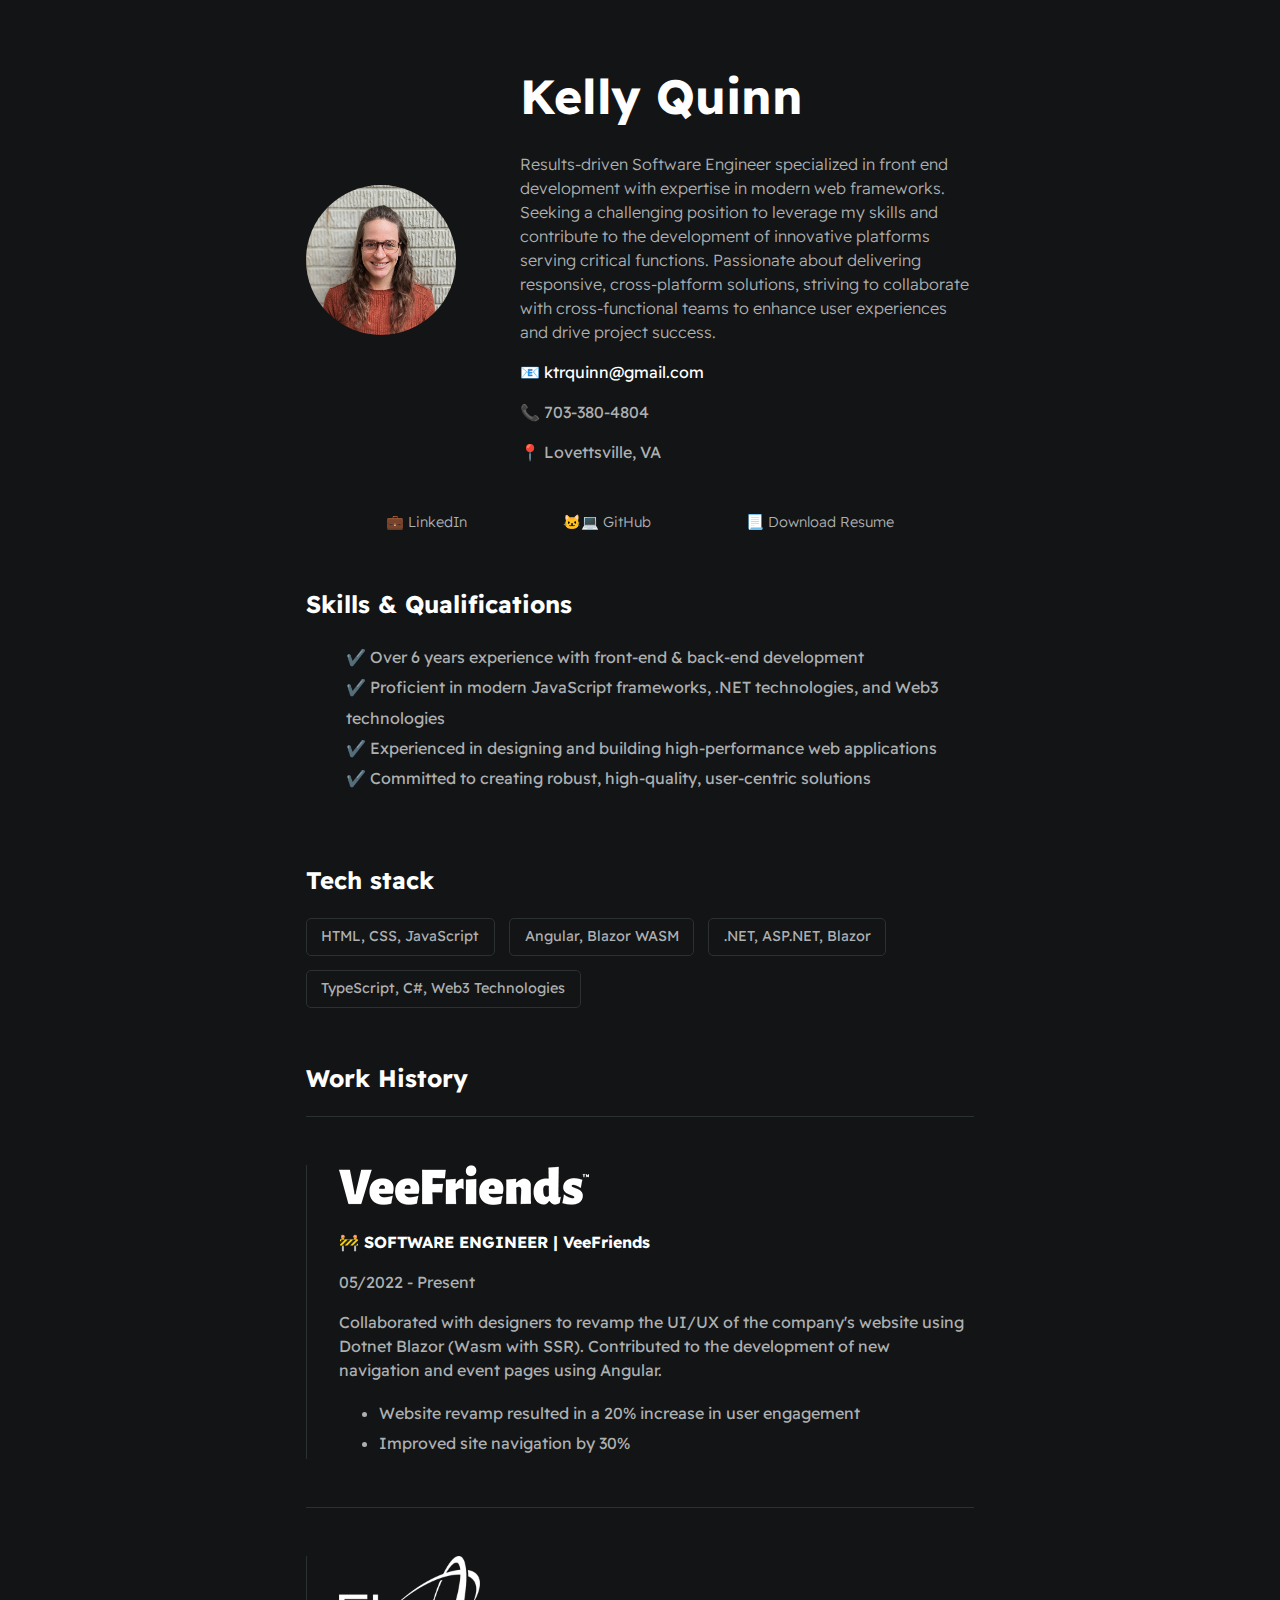
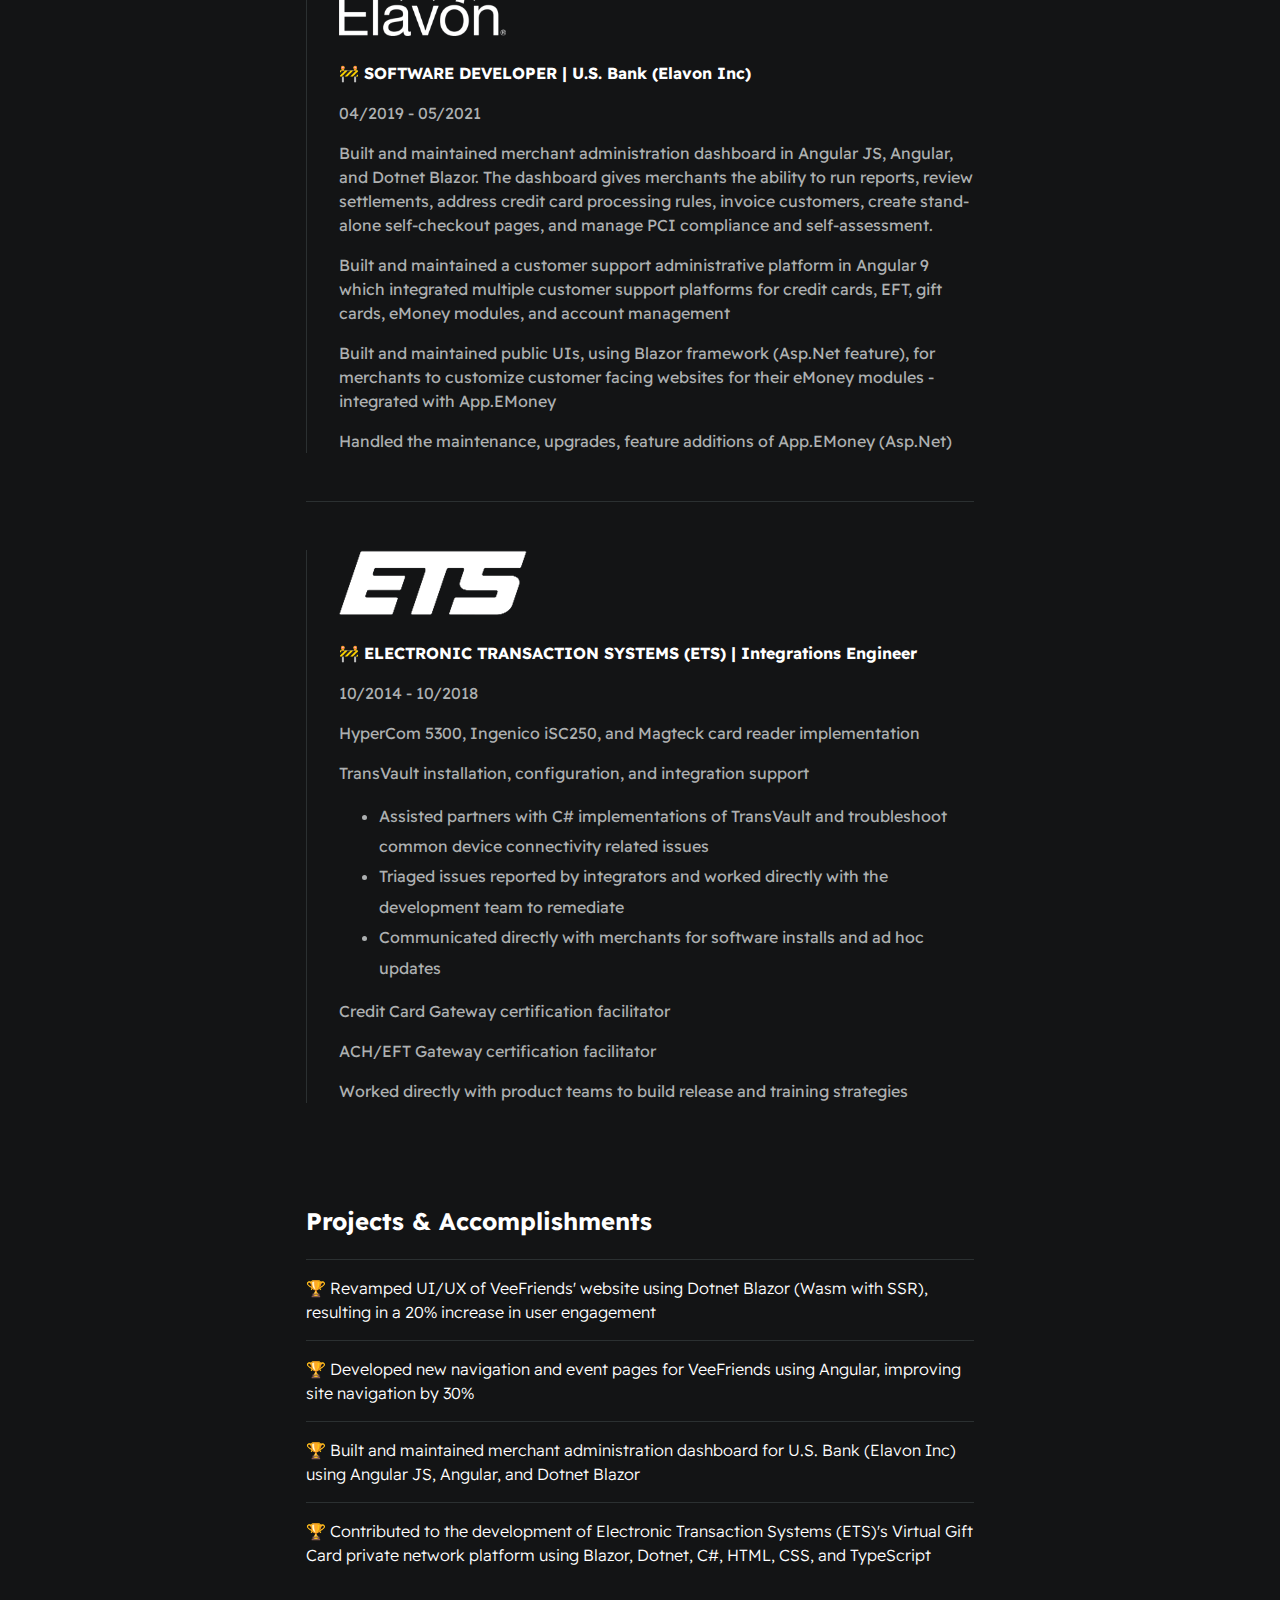
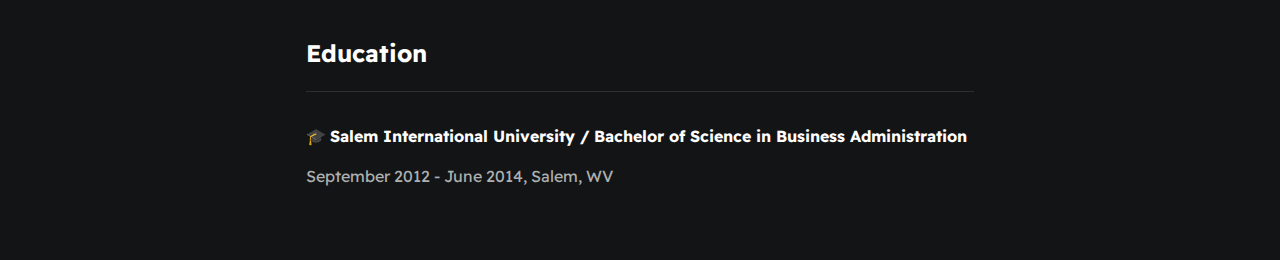
==== index.html @ 41e86eb3 "updated content" ====
<!DOCTYPE html>
<html>
    <head>
        <meta charset="utf-8">
        <meta http-equiv="X-UA-Compatible" content="IE=edge">
        <title>Kelly Quinn</title>
        <meta name="description" content="">
        <meta name="viewport" content="width=device-width, initial-scale=1">
        <link rel="stylesheet" href="./styles/main.css">
        <link rel="icon" type="image/x-icon" href="./assets/images/favicon.ico">
    </head>
    <body>
        <div id="container--main">

            <section id="wrapper--hero" class="section--page">
                <img id="profile-pic" src="./assets/images/profile_pic.JPG">

                <div>
                    <h1 id="user-name">Kelly Quinn</h1>
                    <p id="bio">Results-driven Software Engineer specialized in front end development with expertise in modern web frameworks. Seeking a challenging position to leverage my skills and contribute to the development of innovative platforms serving critical functions. Passionate about delivering responsive, cross-platform solutions, striving to collaborate with cross-functional teams to enhance user experiences and drive project success.</p>
                    <p id="email">📧 ktrquinn@gmail.com</p>
                    <p id="phone">📞 703-380-4804</p>
                    <p id="location">📍 Lovettsville, VA</p>
                </div>  
            </section>

            <section class="section--page">
        
                <div id="socials--list">
                    <a href="https://www.linkedin.com/in/kelly-quinn-478269a5/" target="_blank">💼 LinkedIn</a>
                    <a href="https://github.com/kkquinn" target="_blank">🐱‍💻 GitHub</a>
                    <a href="./assets/resume.pdf" target="_blank">📃 Download Resume</a>
                </div>
            </section>

            <section class="section--page">
                <h2>Skills & Qualifications</h2>
                <ul id="qualifications--list">
                    <li>✔️ Over 6 years experience with front-end & back-end development</li>
                    <li>✔️ Proficient in modern JavaScript frameworks, .NET technologies, and Web3 technologies</li>
                    <li>✔️ Experienced in designing and building high-performance web applications</li>
                    <li>✔️ Committed to creating robust, high-quality, user-centric solutions</li>
                </ul>
            </section>

            <section class="section--page">
                <h2>Tech stack</h2>

                <div id="wrapper--techstack__items">
                    <div class="card--techstack"><span>HTML, CSS, JavaScript</span></div>
                    <div class="card--techstack"><span>Angular, Blazor WASM</span></div>
                    <div class="card--techstack"><span>.NET, ASP.NET, Blazor</span></div>
                    <div class="card--techstack"><span>TypeScript, C#, Web3 Technologies</span></div>
                </div>
            </section>

            <section id="work-history-wrapper" class="section--page">
                <h2>Work History</h2>

                <div class="line-break"></div>
                <div class="card--work-history">
                    <img class="card--work-logo" src="assets/images/work_veefriends.png" alt="VeeFriends Logo">
                    <strong>🚧 SOFTWARE ENGINEER | VeeFriends</strong>
                    <p>05/2022 - Present</p>
                    <p>Collaborated with designers to revamp the UI/UX of the company's website using Dotnet Blazor (Wasm with SSR). Contributed to the development of new navigation and event pages using Angular.</p>
                    <ul>
                        <li>Website revamp resulted in a 20% increase in user engagement</li>
                        <li>Improved site navigation by 30%</li>
                    </ul>
                </div>

                <div class="line-break"></div>

                <div class="card--work-history">
                    <img class="card--work-logo" src="assets/images/work_elavon.png" alt="U.S. Bank (Elavon Inc) Logo">
                    <strong>🚧 SOFTWARE DEVELOPER | U.S. Bank (Elavon Inc)</strong>
                    <p>04/2019 - 05/2021</p>
                    <p>Built and maintained merchant administration dashboard in Angular JS, Angular, and Dotnet Blazor. The dashboard gives merchants the ability to run reports, review settlements, address credit card processing rules, invoice customers, create stand-alone self-checkout pages, and manage PCI compliance and self-assessment.</p>
                    <p>Built and maintained a customer support administrative platform in Angular 9 which integrated multiple customer support platforms for credit cards, EFT, gift cards, eMoney modules, and account management</p> 
                    <p>Built and maintained public UIs, using Blazor framework (Asp.Net feature), for merchants to customize customer facing websites for their eMoney modules - integrated with App.EMoney</p>
                    <p>Handled the maintenance, upgrades, feature additions of App.EMoney (Asp.Net)</p>
                </div>

                <div class="line-break"></div>

                <div class="card--work-history">
                    <img class="card--work-logo" src="assets/images/work_ets.png" alt="Electronic Transaction Systems (ETS) Logo">
                    <strong>🚧 ELECTRONIC TRANSACTION SYSTEMS (ETS) | Integrations Engineer</strong>
                    <p>10/2014 - 10/2018</p>
                    <p>HyperCom 5300, Ingenico iSC250, and Magteck card reader implementation</p>
                    <p>TransVault installation, configuration, and integration support</p>
                    <ul>
                        <li>Assisted partners with C# implementations of TransVault and troubleshoot common device connectivity related issues</li>
                        <li>Triaged issues reported by integrators and worked directly with the development team to remediate</li>
                        <li>Communicated directly with merchants for software installs and ad hoc updates</li>
                    </ul>
                    <p>Credit Card Gateway certification facilitator</p>
                    <p>ACH/EFT Gateway certification facilitator</p>
                    <p> Worked directly with product teams to build release and training strategies</p>
                </div>

            </section>

            <section class="section--page">
                <h2>Projects & Accomplishments</h2>

                <div class="card--project">
                    <a href="project-veefriends.html"><span>🏆 </span>Revamped UI/UX of VeeFriends' website using Dotnet Blazor (Wasm with SSR), resulting in a 20% increase in user engagement</a>
                </div>

                <div class="card--project">
                    <a href="project-veefriends-v2.html"><span>🏆 </span>Developed new navigation and event pages for VeeFriends using Angular, improving site navigation by 30%</a>
                </div>

                <div class="card--project">
                    <a href="project-us-bank-and-elavon.html"><span>🏆 </span>Built and maintained merchant administration dashboard for U.S. Bank (Elavon Inc) using Angular JS, Angular, and Dotnet Blazor</a>
                </div>

                <div class="card--project">
                    <a href="project-ets-electronic-transaction-systems.html"><span>🏆 </span>Contributed to the development of Electronic Transaction Systems (ETS)'s Virtual Gift Card private network platform using Blazor, Dotnet, C#, HTML, CSS, and TypeScript</a>
                </div>

            </section>

            <section class="section--page">
                <h2>Education</h2>

                <div class="card--project">
                    <p>🎓 <strong>Salem International University / Bachelor of Science in Business Administration</strong></p>
                    <p>September 2012 - June 2014, Salem, WV</p>
                </div>

            </section>

       
        </div>

    </body>
</html>
---- styles/main.css ----
@import url('https://fonts.googleapis.com/css2?family=Readex+Pro:wght@300;400;500;600;700&display=swap');

:root{
    --mainTextColor-light:#000;
    --secondaryTextColor-light:rgb(51 51 51);
    --mainLinkColor-light:#0da2b8;
    --mainBorderColor-light:rgb(218, 218, 218);
    --mainBgColor-light:rgb(249, 250,251);

    --mainTextColor-dark:#fff;
    --secondaryTextColor-dark:#adb0b1;
    --mainLinkColor-dark:rgb(30, 190,214);
    --mainBorderColor-dark:#2b3031;
    --mainBgColor-dark:#131415;
    
    --mainTextColor:var(--mainTextColor-dark);
    --secondaryTextColor:var(--secondaryTextColor-dark);
    --mainLinkColor:var(--mainLinkColor-dark);
    --mainBorderColor:var(--mainBorderColor-dark);
    --mainBgColor:var(--mainBgColor-dark);

}


*{
    font-family: 'Readex Pro';
    line-height: 1.5em;
    box-sizing: border-box;
    color: var(--mainTextColor);
    
}

body{
    background-color: var(--mainBgColor);            
}

p, span, li{
    color: var(--secondaryTextColor);
    font-size: 1em;
}

a{
    text-decoration: none;
    color: var(--mainLinkColor);
    font-weight: 500;
}

li{
    line-height: 1.9em;
}

#container--main{
    max-width: 700px;
    margin: 0 auto;
    padding: 1em;
}

.section--page{
    padding-top: 1em;
    padding-bottom: 1em;
}

#wrapper--hero{
    display: flex;
    align-items: center;
    gap: 4em;
}

#bio, a{
    font-weight: 300;
}

#user-name{
    font-size: 48px;
    line-height: 1em;
}

#profile-pic{
    width: 150px;
    height: 150px;
    object-fit: cover;
    border-radius: 50%;
}

#email{
    color: var(--mainTextColor);
}

#socials--list{
    display: flex;
    justify-content: space-evenly;
    column-gap: 1em;
    flex-wrap: wrap;
}

#socials--list a{
    font-weight: 300;
    color: var(--secondaryTextColor);
    font-size: 0.9em;
    transition: 0.3s;
}

#socials--list a:hover{
    font-weight: 100;
    color: var(--mainLinkColor);
    font-size: 0.9em;
}

#qualifications--list{
    list-style: none;
}

#wrapper--techstack__items{
    display: flex;
    flex-wrap: wrap;
    gap: 1em;
    font-size: 0.9em;
}

.card--techstack{
    border: 1px solid var(--mainBorderColor);
    border-radius: 5px;
    padding: 0.5em 1em;
    align-items: center;
}

.card--project{
    padding-top: 1em;
    padding-bottom: 1em;
    border-top: 1px solid var(--mainBorderColor);
}

.card--project a{
    color: var(--mainTextColor);

    transition: 0.3s;
}

.card--project a:hover{
    color: rgb(30, 190,214);

}

.card--work-history{
    border-left: 1px solid var(--mainBorderColor);
    margin-top: 3em;
    margin-bottom: 3em;
    padding-left: 2em;
}

.card--work-logo {
    display: block;
    max-height: 80px;
    max-width: 256px;
    margin: 0 0 25px;
}

.line-break{
    background-color: var(--mainBorderColor);
    height: 1px;
}


@media(max-width:600px){

    .section--page{
        padding-top: 1em;
        padding-bottom: 1em;
    }

    #wrapper--hero{
        display: flex;
        align-items: center;
        gap: 1em;
    }

    #profile-pic{
        width: 200px;
        height: 200px;
    }

    #wrapper--hero{
        flex-direction: column;
    }

    .card--work-history{
        border-left: none;
        padding-left: 0;
    }
}
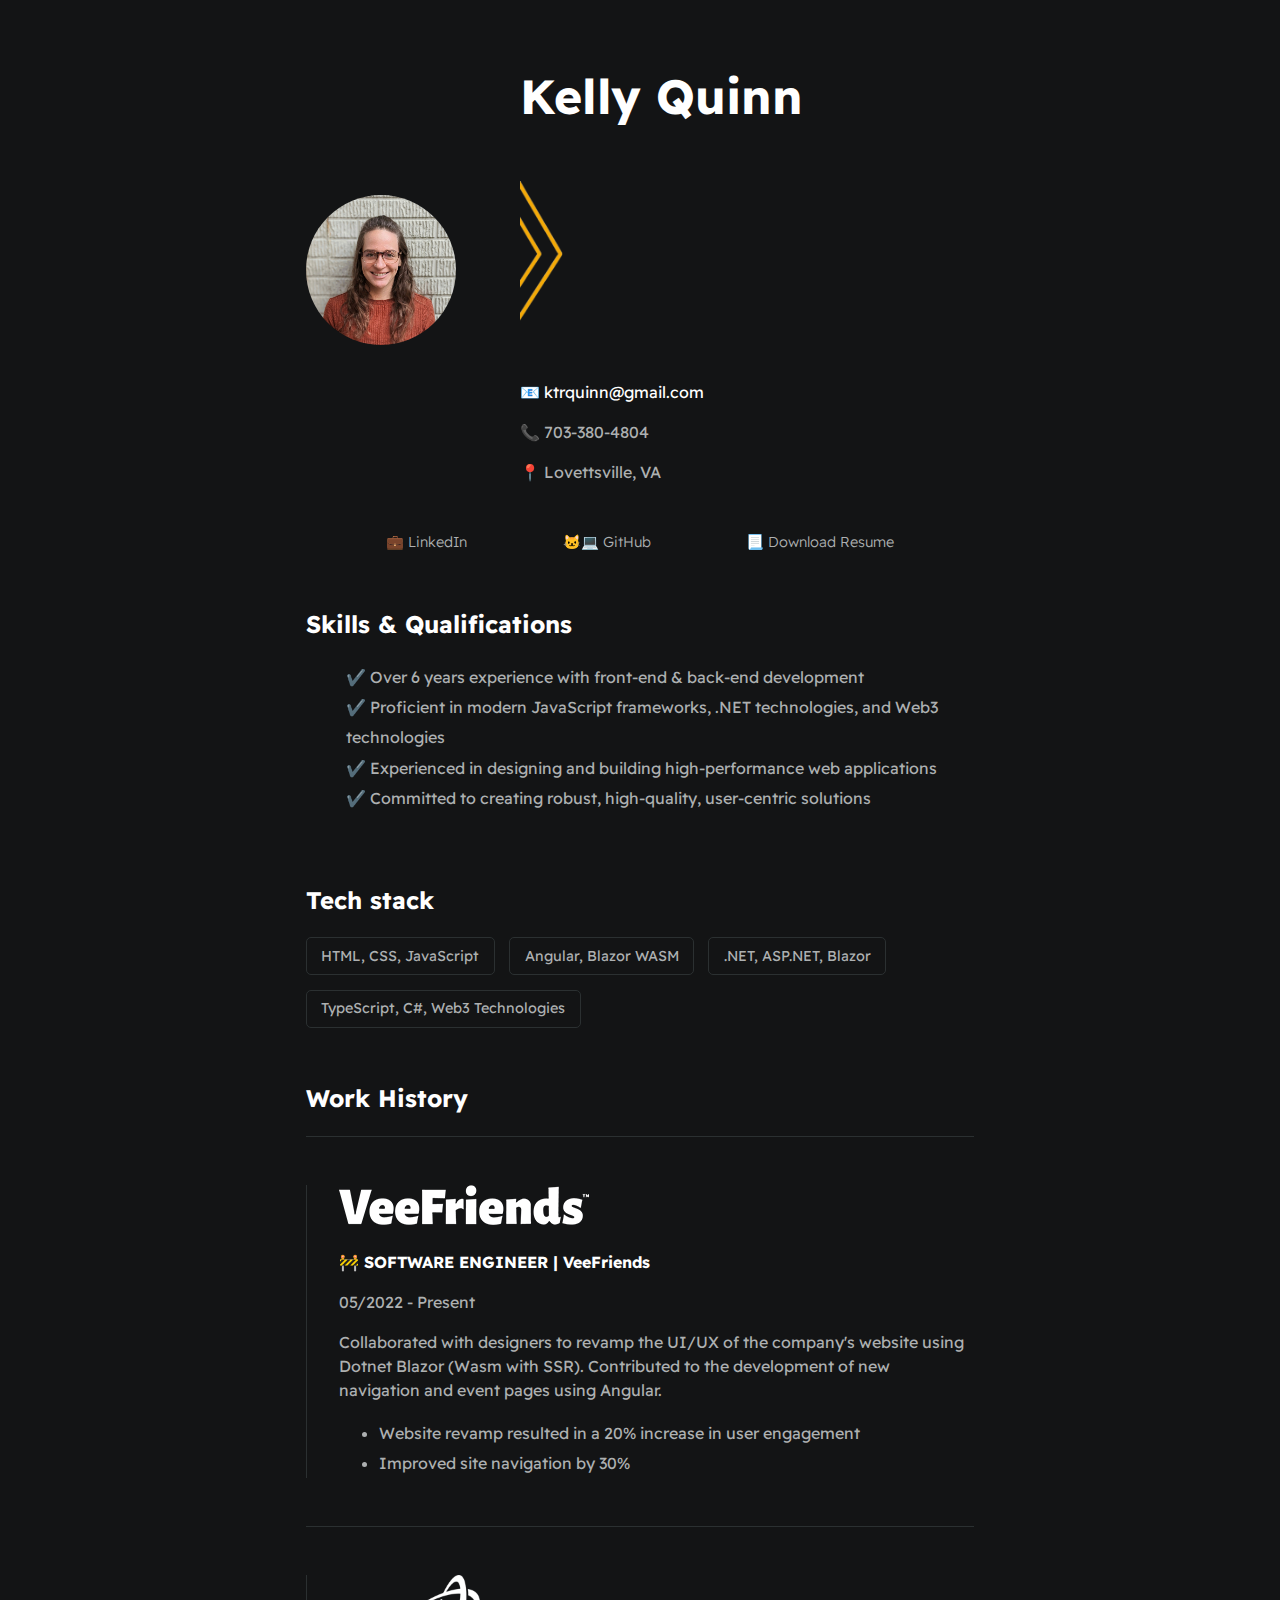
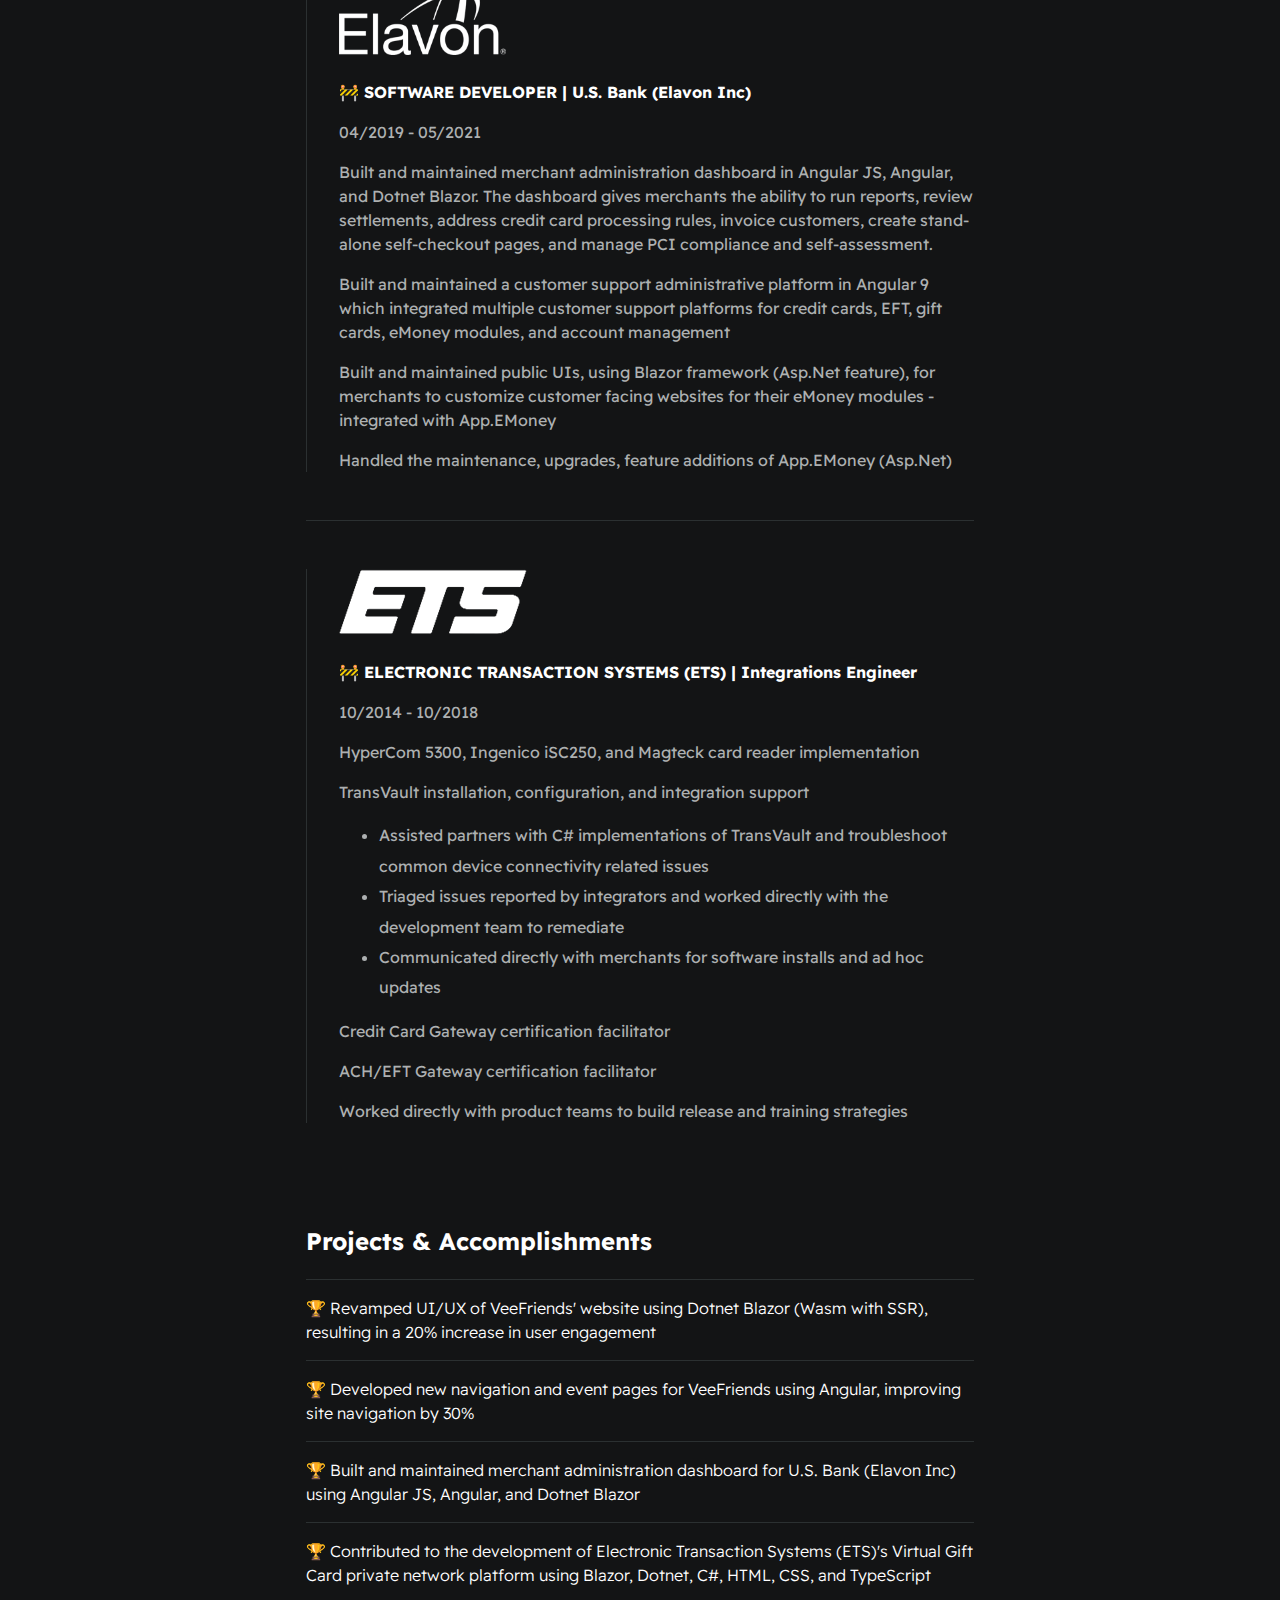
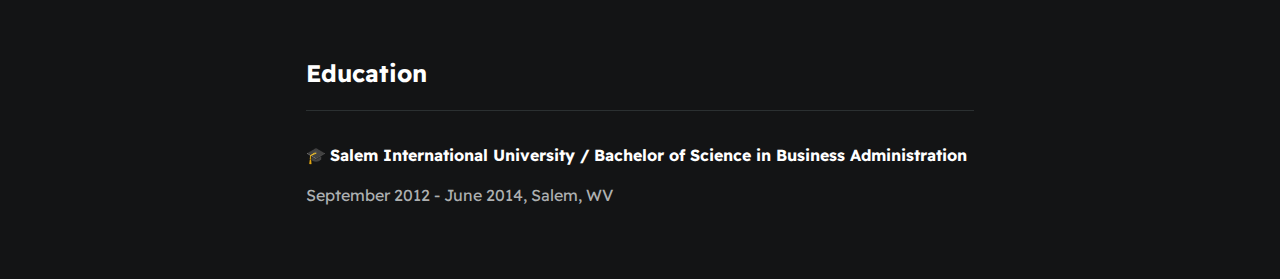
==== commit 41deac94: "bio animation" ====
--- a/index.html
+++ b/index.html
@@ -17,7 +17,11 @@
 
                 <div>
                     <h1 id="user-name">Kelly Quinn</h1>
-                    <p id="bio">Results-driven Software Engineer specialized in front end development with expertise in modern web frameworks. Seeking a challenging position to leverage my skills and contribute to the development of innovative platforms serving critical functions. Passionate about delivering responsive, cross-platform solutions, striving to collaborate with cross-functional teams to enhance user experiences and drive project success.</p>
+
+                    <div id="bio-wrapper">
+                        <div id="bio-arrow" class="bounce"></div>
+                        <div id="bio-slide">Results-driven Software Engineer specialized in front end development with expertise in modern web frameworks. Seeking a challenging position to leverage my skills and contribute to the development of innovative platforms serving critical functions. Passionate about delivering responsive, cross-platform solutions, striving to collaborate with cross-functional teams to enhance user experiences and drive project success.</div>
+                    </div>
                     <p id="email">📧 ktrquinn@gmail.com</p>
                     <p id="phone">📞 703-380-4804</p>
                     <p id="location">📍 Lovettsville, VA</p>
--- a/styles/main.css
+++ b/styles/main.css
@@ -73,6 +73,7 @@
 #user-name{
     font-size: 48px;
     line-height: 1em;
+    margin-bottom: 18px;
 }
 
 #profile-pic{
@@ -188,3 +189,95 @@
         padding-left: 0;
     }
 }
+
+#bio-arrow {
+    background: url(../assets/images/bio-icon-yellow.png) no-repeat;
+    background-size: 50px 100%;
+    position: relative;
+    width: 50px;
+    height: 140px;
+    grid-column: 1;
+    grid-row: 1;
+}
+
+#bio-wrapper {
+    display: grid;
+    align-items: center;
+}
+
+.bounce {
+    -moz-animation: bounce 2s infinite;
+    -webkit-animation: bounce 2s infinite;
+    animation: bounce 2s infinite;
+}
+
+#bio-wrapper:hover .bounce   {
+    -moz-animation: bounce 0s infinite;
+    -webkit-animation: bounce 0s infinite;
+    animation: bounce 0s infinite;
+} 
+
+@keyframes bounce {
+    0%, 4%, 10%, 16%, 20% {
+        transform: translateX(0);
+    }
+
+    8% {
+        transform: translateX(50px);
+    }
+
+    12% {
+        transform: translateX(25px);
+    }
+}
+
+#bio-slide {
+    position: relative;
+    left: -60px;
+    margin-top: 0px;
+    margin-left: 60px;
+    margin-top: 5px;
+    margin-bottom: 5px;
+    transition: all 500ms 0s cubic-bezier(0.680, -0.550, 0.265, 1.550);
+    opacity: 0;
+    grid-column: 1 / span 2;
+    grid-row: 1;
+}
+
+#bio-wrapper:hover #bio-slide {
+    position: relative;
+    left: 0;
+    opacity: 1;
+}
+
+@media (max-width: 600px) {
+    #user-name {
+        text-align: center;
+    }
+
+    #bio-slide {
+        left: 0;
+        opacity: 1;
+        margin-left: 0;
+        margin-top: 20px;
+        margin-bottom: 20px;
+        grid-column: 1 / span 3;
+        grid-row: 2;
+    }
+
+    .bounce {
+        -moz-animation: bounce 0s infinite;
+        -webkit-animation: bounce 0s infinite;
+        animation: bounce 0s infinite;
+    } 
+
+    #bio-arrow {
+        background: url(../assets/images/bio-icon-yellow-mobile.png) no-repeat;
+        background-size: 100% 40px;
+        width: 50%;
+        height: 50px;
+        position: relative;
+        grid-column: 2 / span 3;
+        grid-row: 1;
+    }
+}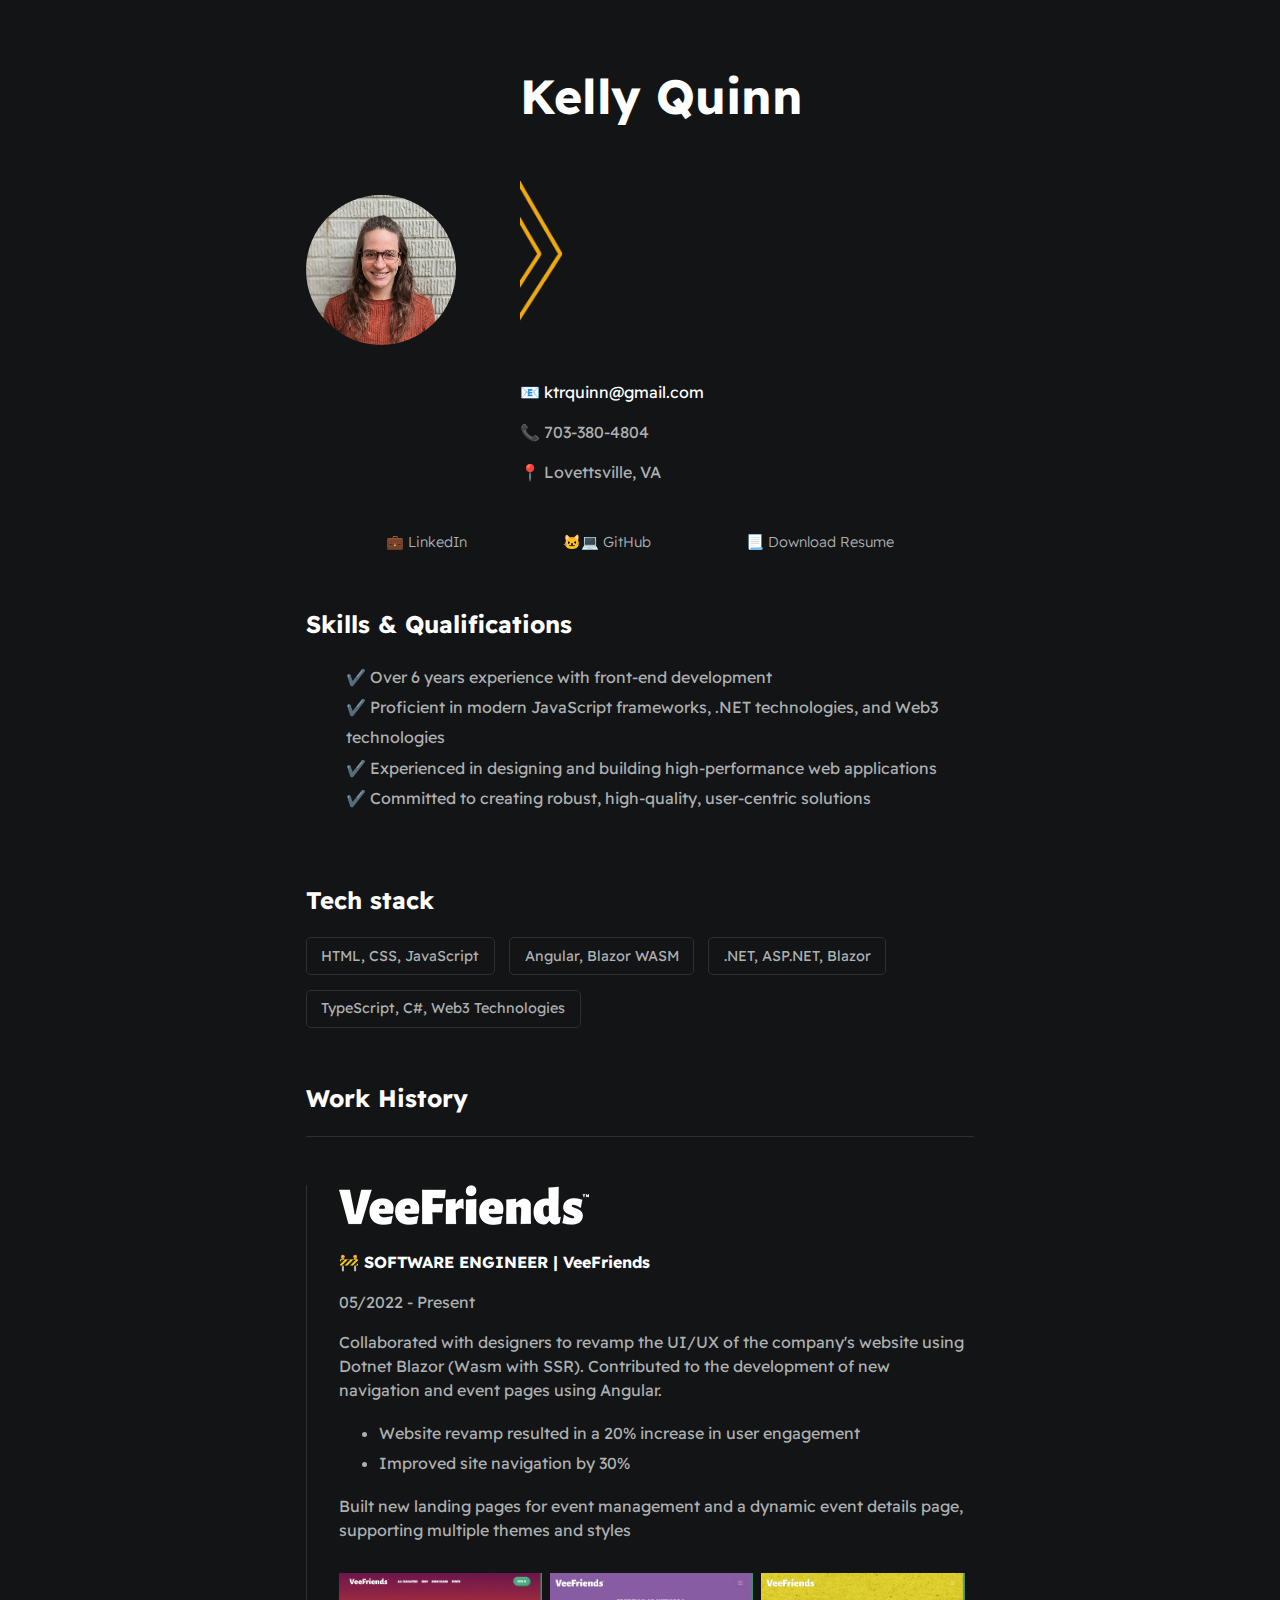
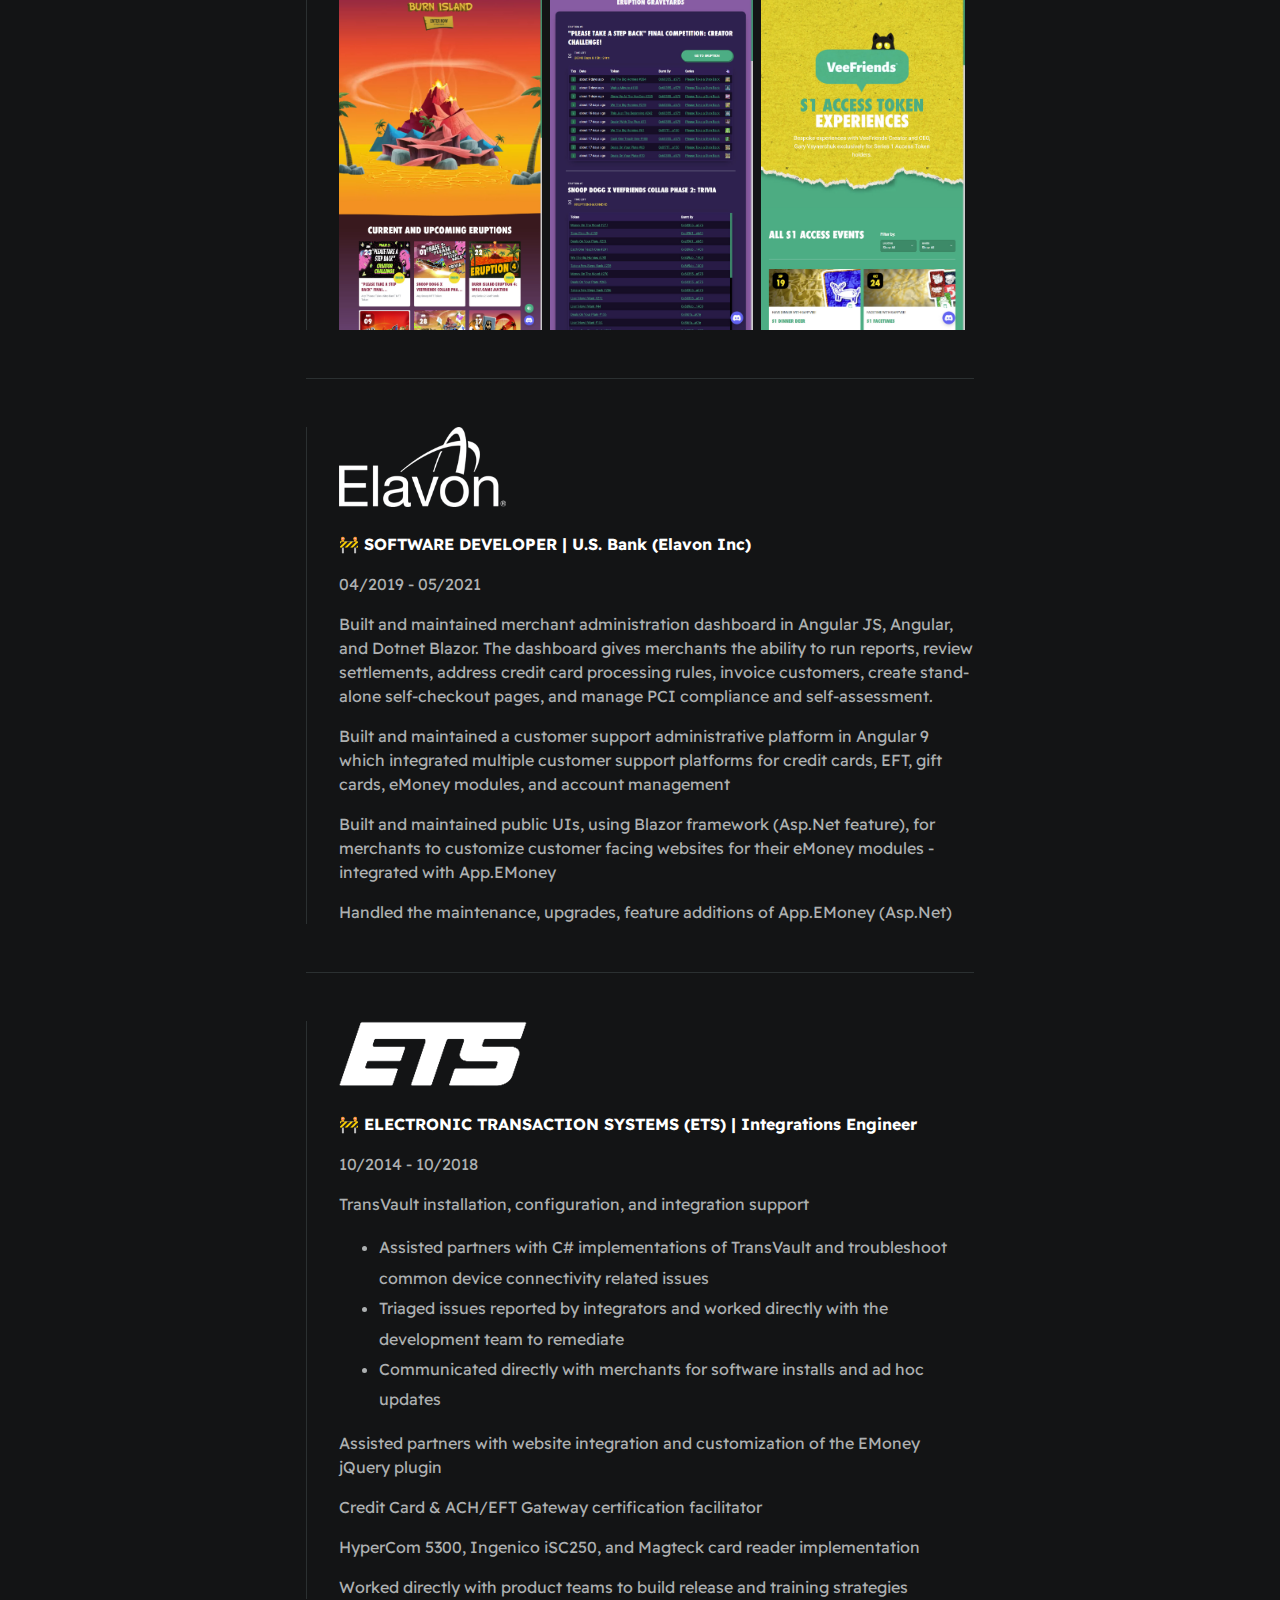
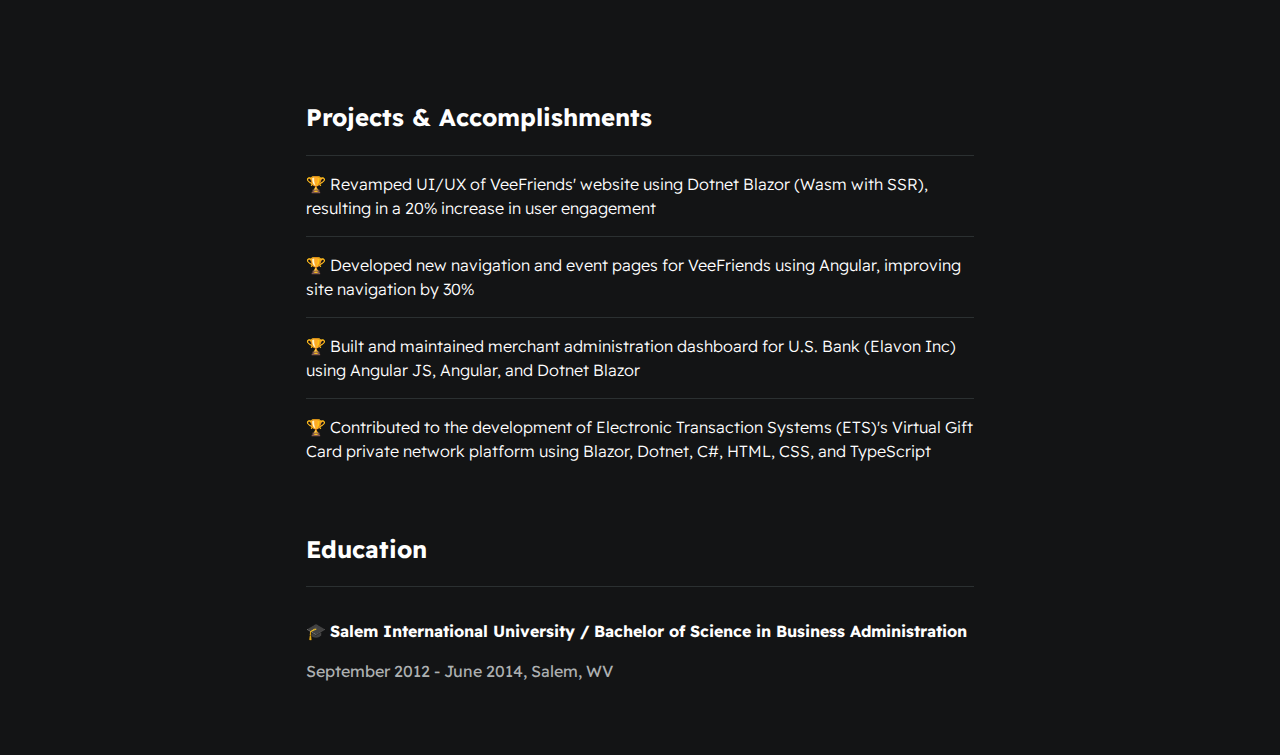
==== commit c4dea92e: "card--work-mock" ====
--- a/index.html
+++ b/index.html
@@ -40,7 +40,7 @@
             <section class="section--page">
                 <h2>Skills & Qualifications</h2>
                 <ul id="qualifications--list">
-                    <li>✔️ Over 6 years experience with front-end & back-end development</li>
+                    <li>✔️ Over 6 years experience with front-end development</li>
                     <li>✔️ Proficient in modern JavaScript frameworks, .NET technologies, and Web3 technologies</li>
                     <li>✔️ Experienced in designing and building high-performance web applications</li>
                     <li>✔️ Committed to creating robust, high-quality, user-centric solutions</li>
@@ -71,6 +71,12 @@
                         <li>Website revamp resulted in a 20% increase in user engagement</li>
                         <li>Improved site navigation by 30%</li>
                     </ul>
+                    <p>Built new landing pages for event management and a dynamic event details page, supporting multiple themes and styles</p>
+                    <div id="card--work-mock">
+                        <img class="card--work-mock" src="assets/images/projects/burn-island-landing-page.jpg" alt="burn-island-landing-page">
+                        <img class="card--work-mock" src="assets/images/projects/burn-island-graveyard.jpg" alt="burn-island-graveyard">
+                        <img class="card--work-mock" src="assets/images/projects/events-landing-page.jpg" alt="events-landing-page">
+                    </div>
                 </div>
 
                 <div class="line-break"></div>
@@ -91,16 +97,16 @@
                     <img class="card--work-logo" src="assets/images/work_ets.png" alt="Electronic Transaction Systems (ETS) Logo">
                     <strong>🚧 ELECTRONIC TRANSACTION SYSTEMS (ETS) | Integrations Engineer</strong>
                     <p>10/2014 - 10/2018</p>
-                    <p>HyperCom 5300, Ingenico iSC250, and Magteck card reader implementation</p>
                     <p>TransVault installation, configuration, and integration support</p>
                     <ul>
                         <li>Assisted partners with C# implementations of TransVault and troubleshoot common device connectivity related issues</li>
                         <li>Triaged issues reported by integrators and worked directly with the development team to remediate</li>
                         <li>Communicated directly with merchants for software installs and ad hoc updates</li>
                     </ul>
-                    <p>Credit Card Gateway certification facilitator</p>
-                    <p>ACH/EFT Gateway certification facilitator</p>
-                    <p> Worked directly with product teams to build release and training strategies</p>
+                    <p>Assisted partners with website integration and customization of the EMoney jQuery plugin</p>
+                    <p>Credit Card & ACH/EFT Gateway certification facilitator</p>
+                    <p>HyperCom 5300, Ingenico iSC250, and Magteck card reader implementation</p>
+                    <p>Worked directly with product teams to build release and training strategies</p>
                 </div>
 
             </section>
--- a/styles/main.css
+++ b/styles/main.css
@@ -118,6 +118,17 @@
     font-size: 0.9em;
 }
 
+#card--work-mock {
+    display: flex;
+}
+
+.card--work-mock {
+    display: block;
+    width: 32%;
+    margin-top: 15px;
+    margin-right: .5rem;
+}
+
 .card--techstack{
     border: 1px solid var(--mainBorderColor);
     border-radius: 5px;
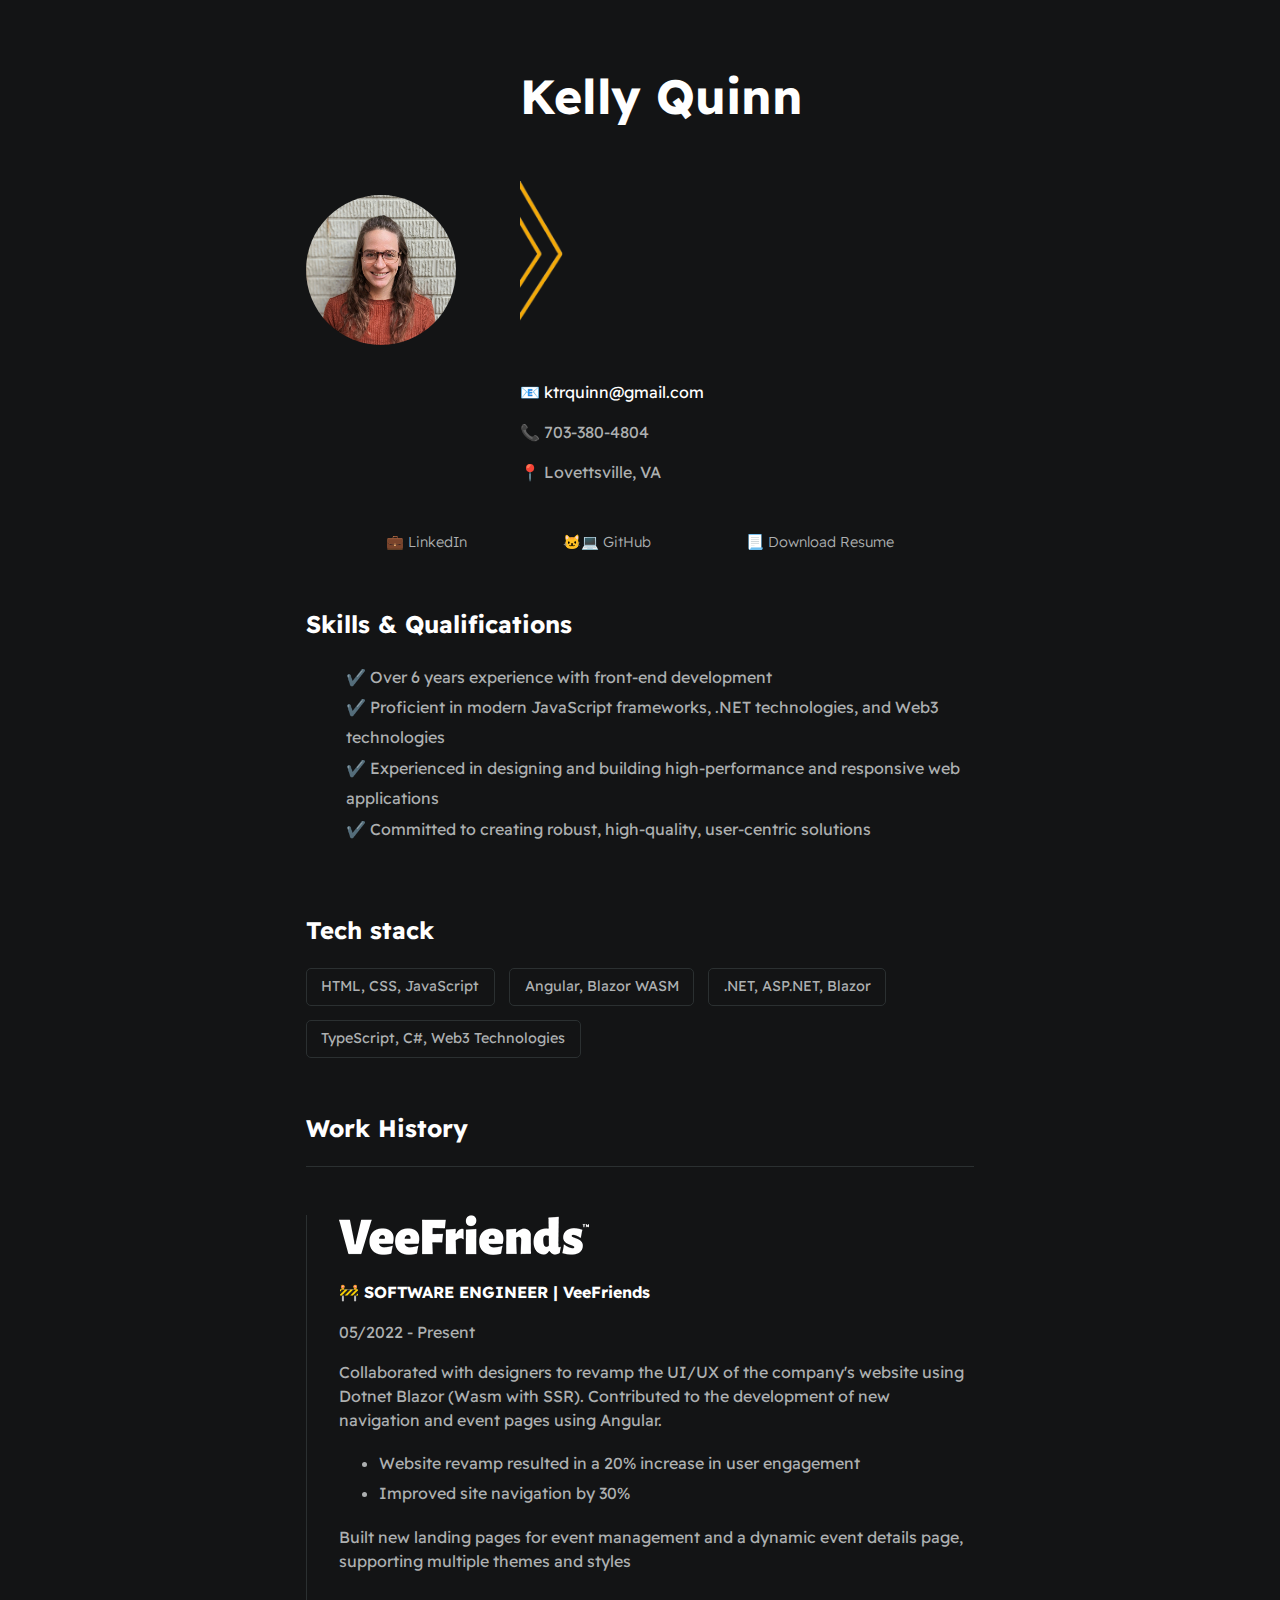
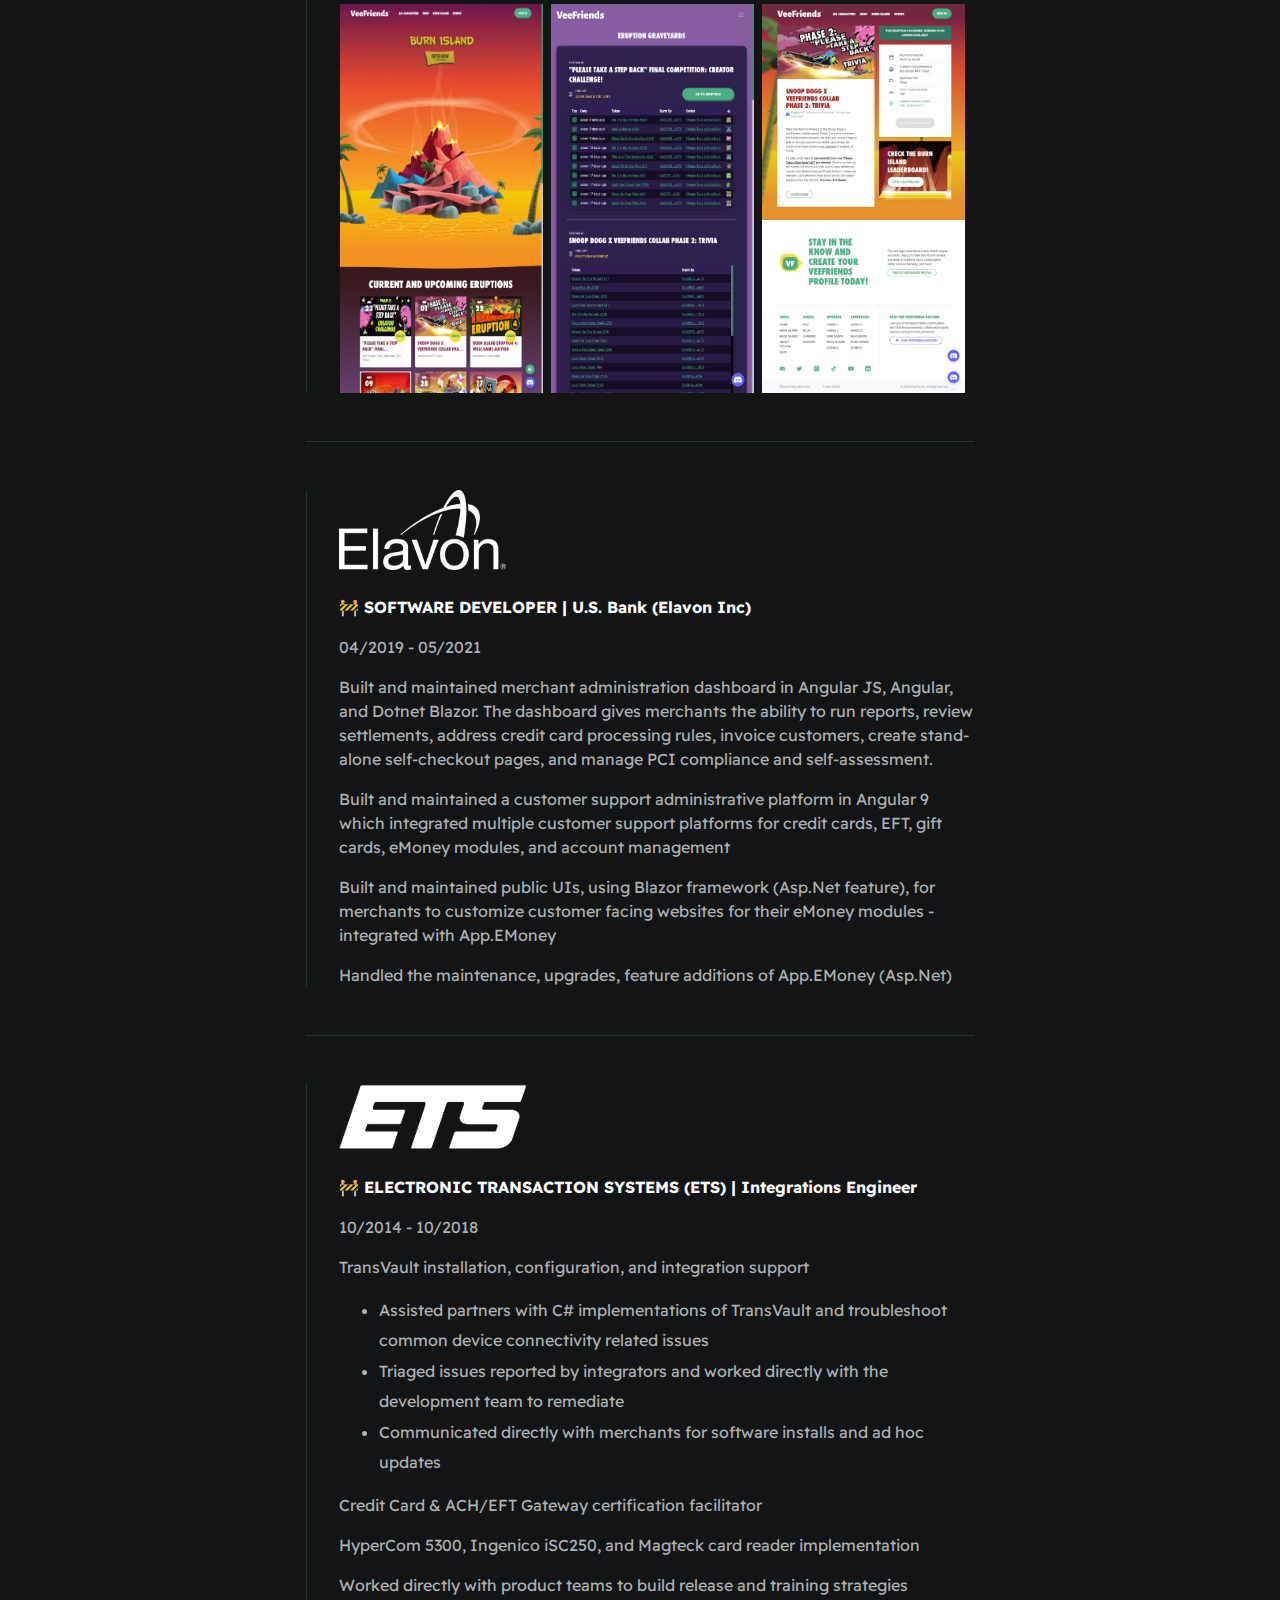
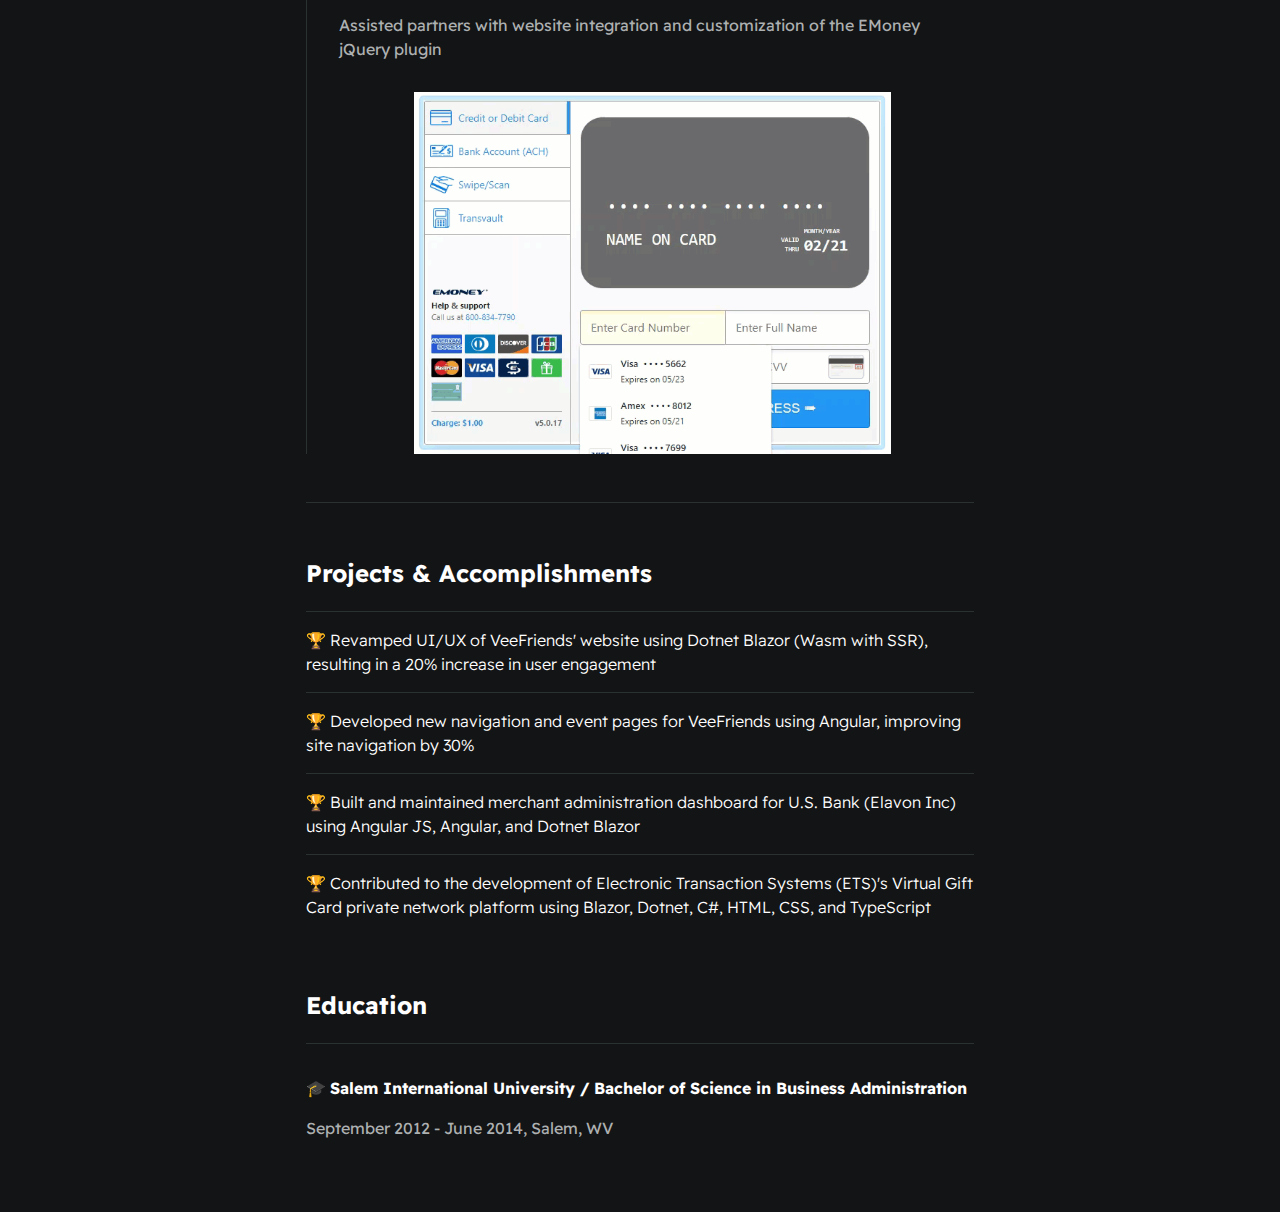
==== commit 3d1851dc: "work mocks, mobile" ====
--- a/index.html
+++ b/index.html
@@ -42,7 +42,7 @@
                 <ul id="qualifications--list">
                     <li>✔️ Over 6 years experience with front-end development</li>
                     <li>✔️ Proficient in modern JavaScript frameworks, .NET technologies, and Web3 technologies</li>
-                    <li>✔️ Experienced in designing and building high-performance web applications</li>
+                    <li>✔️ Experienced in designing and building high-performance and responsive web applications</li>
                     <li>✔️ Committed to creating robust, high-quality, user-centric solutions</li>
                 </ul>
             </section>
@@ -75,7 +75,7 @@
                     <div id="card--work-mock">
                         <img class="card--work-mock" src="assets/images/projects/burn-island-landing-page.jpg" alt="burn-island-landing-page">
                         <img class="card--work-mock" src="assets/images/projects/burn-island-graveyard.jpg" alt="burn-island-graveyard">
-                        <img class="card--work-mock" src="assets/images/projects/events-landing-page.jpg" alt="events-landing-page">
+                        <img class="card--work-mock" src="assets/images/projects/event-details-page.jpg" alt="events-landing-page">
                     </div>
                 </div>
 
@@ -103,11 +103,16 @@
                         <li>Triaged issues reported by integrators and worked directly with the development team to remediate</li>
                         <li>Communicated directly with merchants for software installs and ad hoc updates</li>
                     </ul>
-                    <p>Assisted partners with website integration and customization of the EMoney jQuery plugin</p>
                     <p>Credit Card & ACH/EFT Gateway certification facilitator</p>
                     <p>HyperCom 5300, Ingenico iSC250, and Magteck card reader implementation</p>
                     <p>Worked directly with product teams to build release and training strategies</p>
+                    <p>Assisted partners with website integration and customization of the EMoney jQuery plugin</p>
+                    <div id="card--work-mock">
+                        <img class="card--work-mock hp-gif" src="assets/images/projects/hosted-payments.gif" alt="hosted payments plugin">
+                    </div>
                 </div>
+                
+                <div class="line-break"></div>
 
             </section>
 
--- a/styles/main.css
+++ b/styles/main.css
@@ -120,6 +120,7 @@
 
 #card--work-mock {
     display: flex;
+    justify-content: center;
 }
 
 .card--work-mock {
@@ -172,35 +173,6 @@
     height: 1px;
 }
 
-
-@media(max-width:600px){
-
-    .section--page{
-        padding-top: 1em;
-        padding-bottom: 1em;
-    }
-
-    #wrapper--hero{
-        display: flex;
-        align-items: center;
-        gap: 1em;
-    }
-
-    #profile-pic{
-        width: 200px;
-        height: 200px;
-    }
-
-    #wrapper--hero{
-        flex-direction: column;
-    }
-
-    .card--work-history{
-        border-left: none;
-        padding-left: 0;
-    }
-}
-
 #bio-arrow {
     background: url(../assets/images/bio-icon-yellow.png) no-repeat;
     background-size: 50px 100%;
@@ -214,6 +186,7 @@
 #bio-wrapper {
     display: grid;
     align-items: center;
+    cursor: pointer;
 }
 
 .bounce {
@@ -261,9 +234,38 @@
     opacity: 1;
 }
 
-@media (max-width: 600px) {
+.hp-gif {
+    width: 75%;
+}
+
+@media(max-width:600px){
+
+    .section--page{
+        padding-top: 1em;
+        padding-bottom: 1em;
+    }
+
+    #wrapper--hero{
+        display: flex;
+        align-items: center;
+        gap: 1em;
+    }
+
+    #profile-pic{
+        width: 200px;
+        height: 200px;
+    }
+
+    #wrapper--hero{
+        flex-direction: column;
+    }
+
     #user-name {
         text-align: center;
+    }
+
+    #bio-wrapper {
+        cursor: default;
     }
 
     #bio-slide {
@@ -291,4 +293,105 @@
         grid-column: 2 / span 3;
         grid-row: 1;
     }
-}+
+    .card--work-history {
+        border-left: none;
+        padding-left: 0;
+    }
+
+    .hp-gif {
+        width: 100%;
+    }
+}
+
+.carousel-cards {
+    display: flex;
+    justify-content: center;
+    padding-top: 2rem;
+    padding-bottom: 2rem;
+  }
+  
+  .card {
+    display: flex;
+    height: 400px;
+    width: 233px;
+    background-color: #17141d;
+    border-radius: 10px;
+    box-shadow: -1rem 0 3rem #000;
+    transition: 0.4s ease-out;
+    position: relative;
+    left: 0px;
+  }
+  
+  .card:not(:first-child) {
+      margin-left: -50px;
+  }
+  
+  .card:hover {
+    transform: translateY(-20px);
+    transition: 0.4s ease-out;
+  }
+  
+  .card:hover ~ .card {
+    position: relative;
+    left: 50px;
+    transition: 0.4s ease-out;
+  }
+  
+  .title {
+    color: white;
+    font-weight: 300;
+    position: absolute;
+    left: 20px;
+    top: 15px;
+  }
+  
+  
+  .stroke {
+    stroke: white;
+    stroke-dasharray: 360;
+    stroke-dashoffset: 360;
+    transition: 0.6s ease-out;
+  }
+  
+  svg {
+    fill: #17141d;
+    stroke-width: 2px;
+  }
+  
+  .card:hover .stroke {
+    stroke-dashoffset: 100;
+    transition: 0.6s ease-out;
+  }
+
+  .card-1 {
+    background: url(../assets/images/projects/burn-island-mobile-view.gif) no-repeat;
+    background-size: cover;
+  }
+
+  .card-2 {
+    background: url(../assets/images/projects/event-details-page.jpg) no-repeat;
+    background-size: cover;
+  }
+
+  .card-3 {
+    background: url(../assets/images/projects/burn-island-details-mobile-view.gif) no-repeat;
+    background-size: cover;
+  }
+
+  @media (max-width:600px) {
+    .mobile-card {
+        display: flex;
+        justify-content: center;
+    }
+
+    .card-2-mobile {
+        display: none;
+      }
+  }
+
+  @media (min-width:601px) {
+    .mobile-card {
+        display: none;
+    }
+  }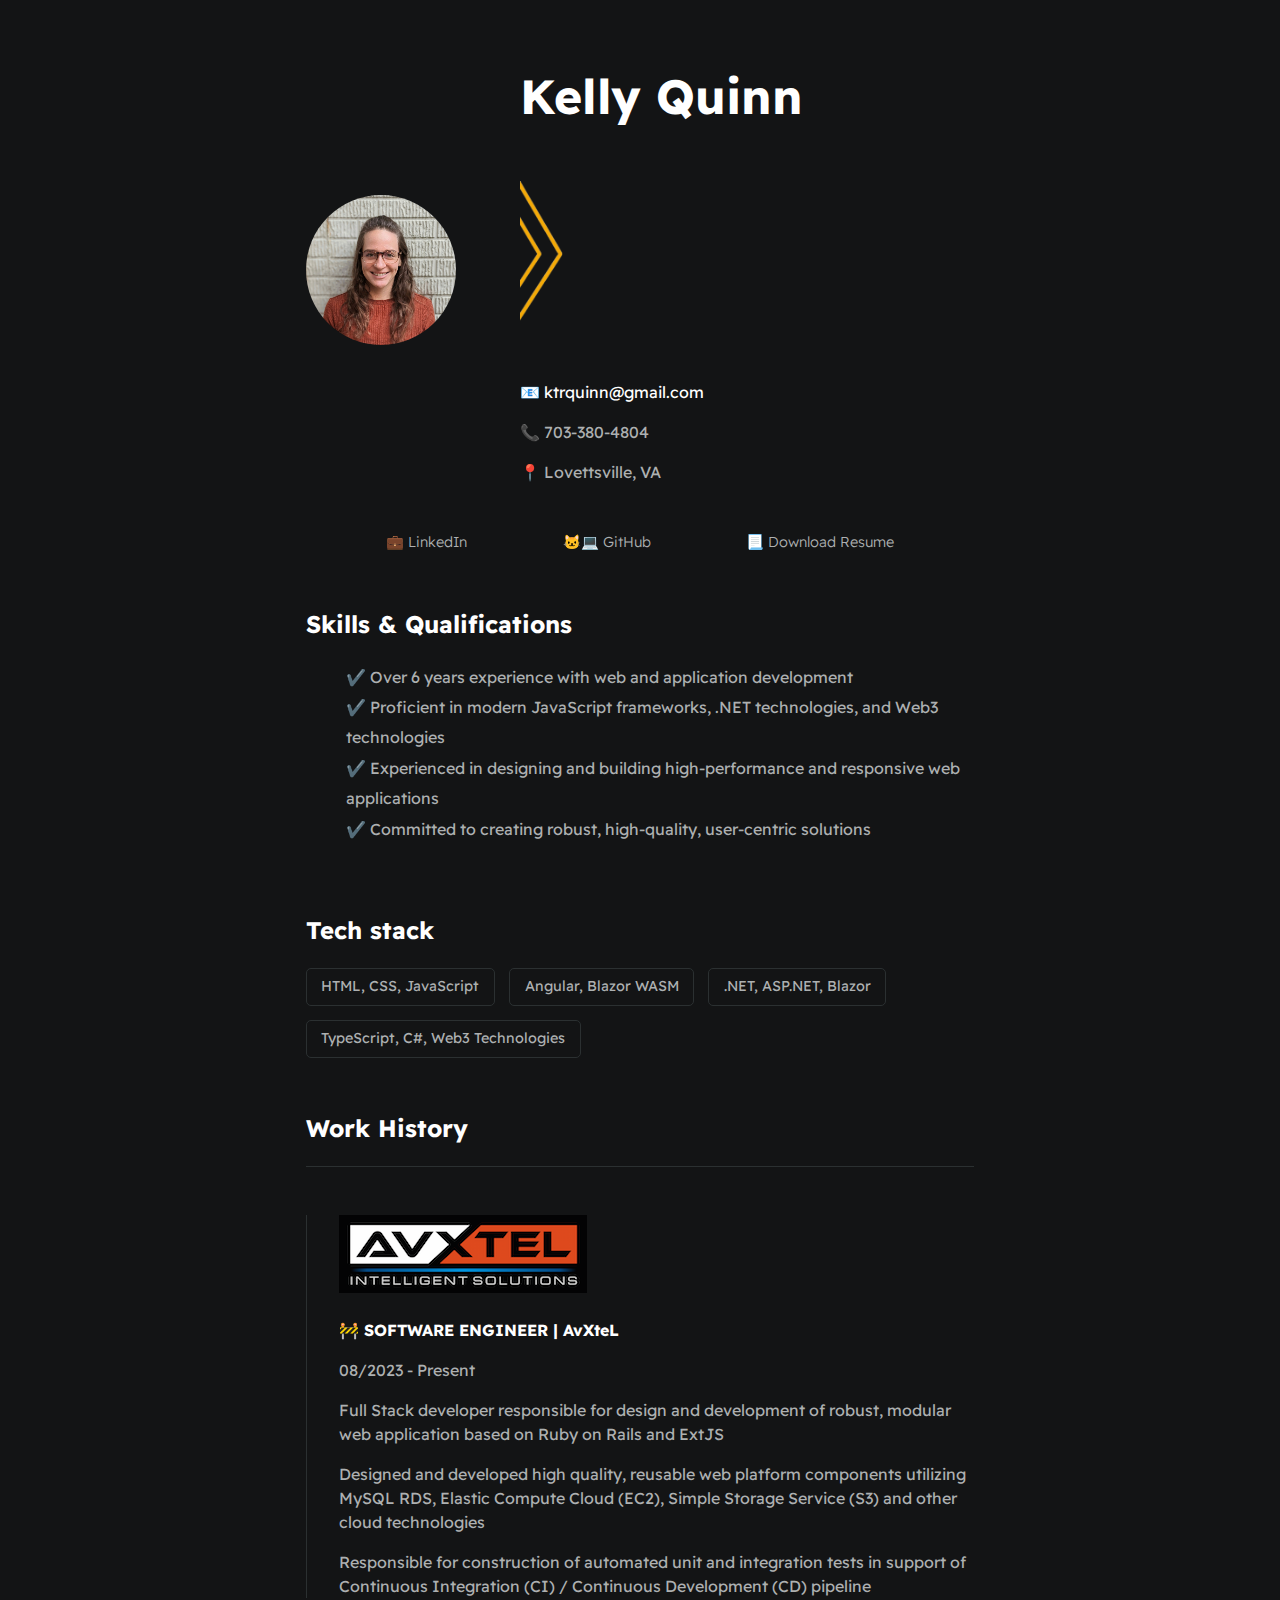
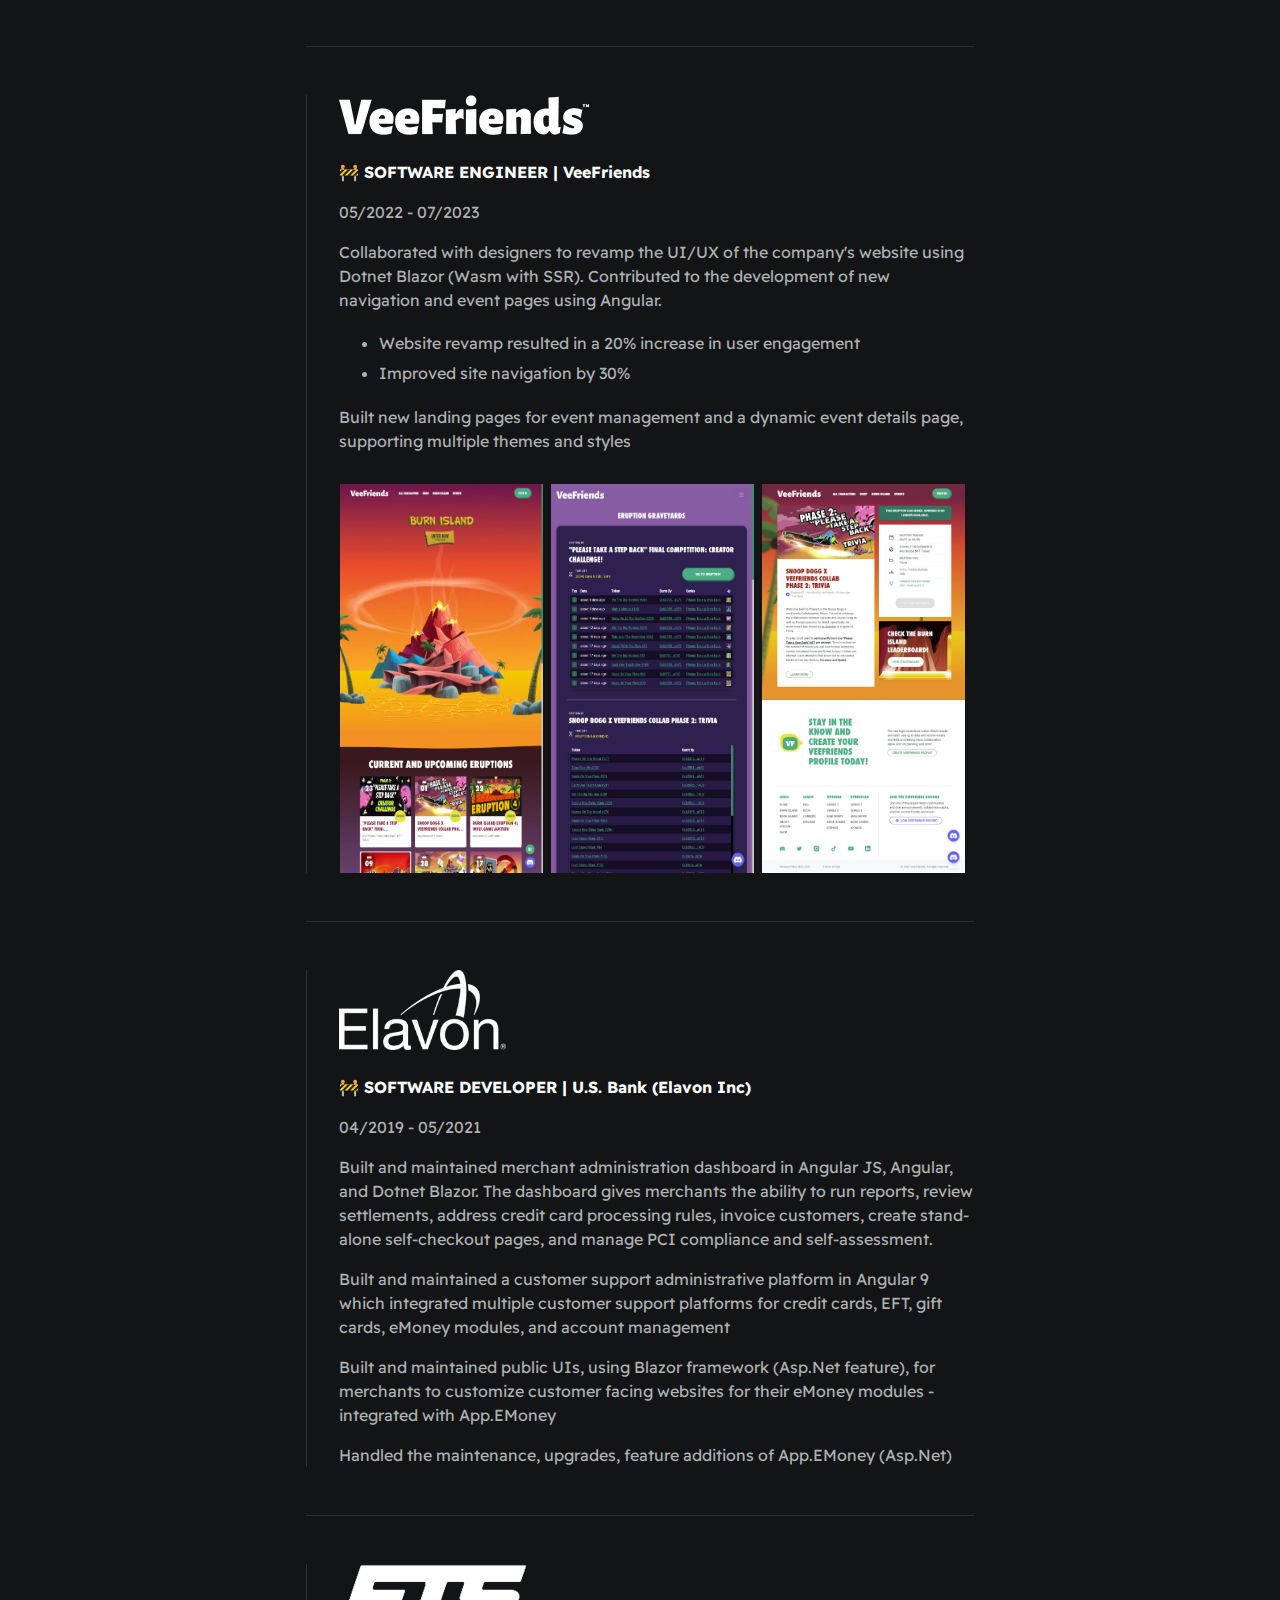
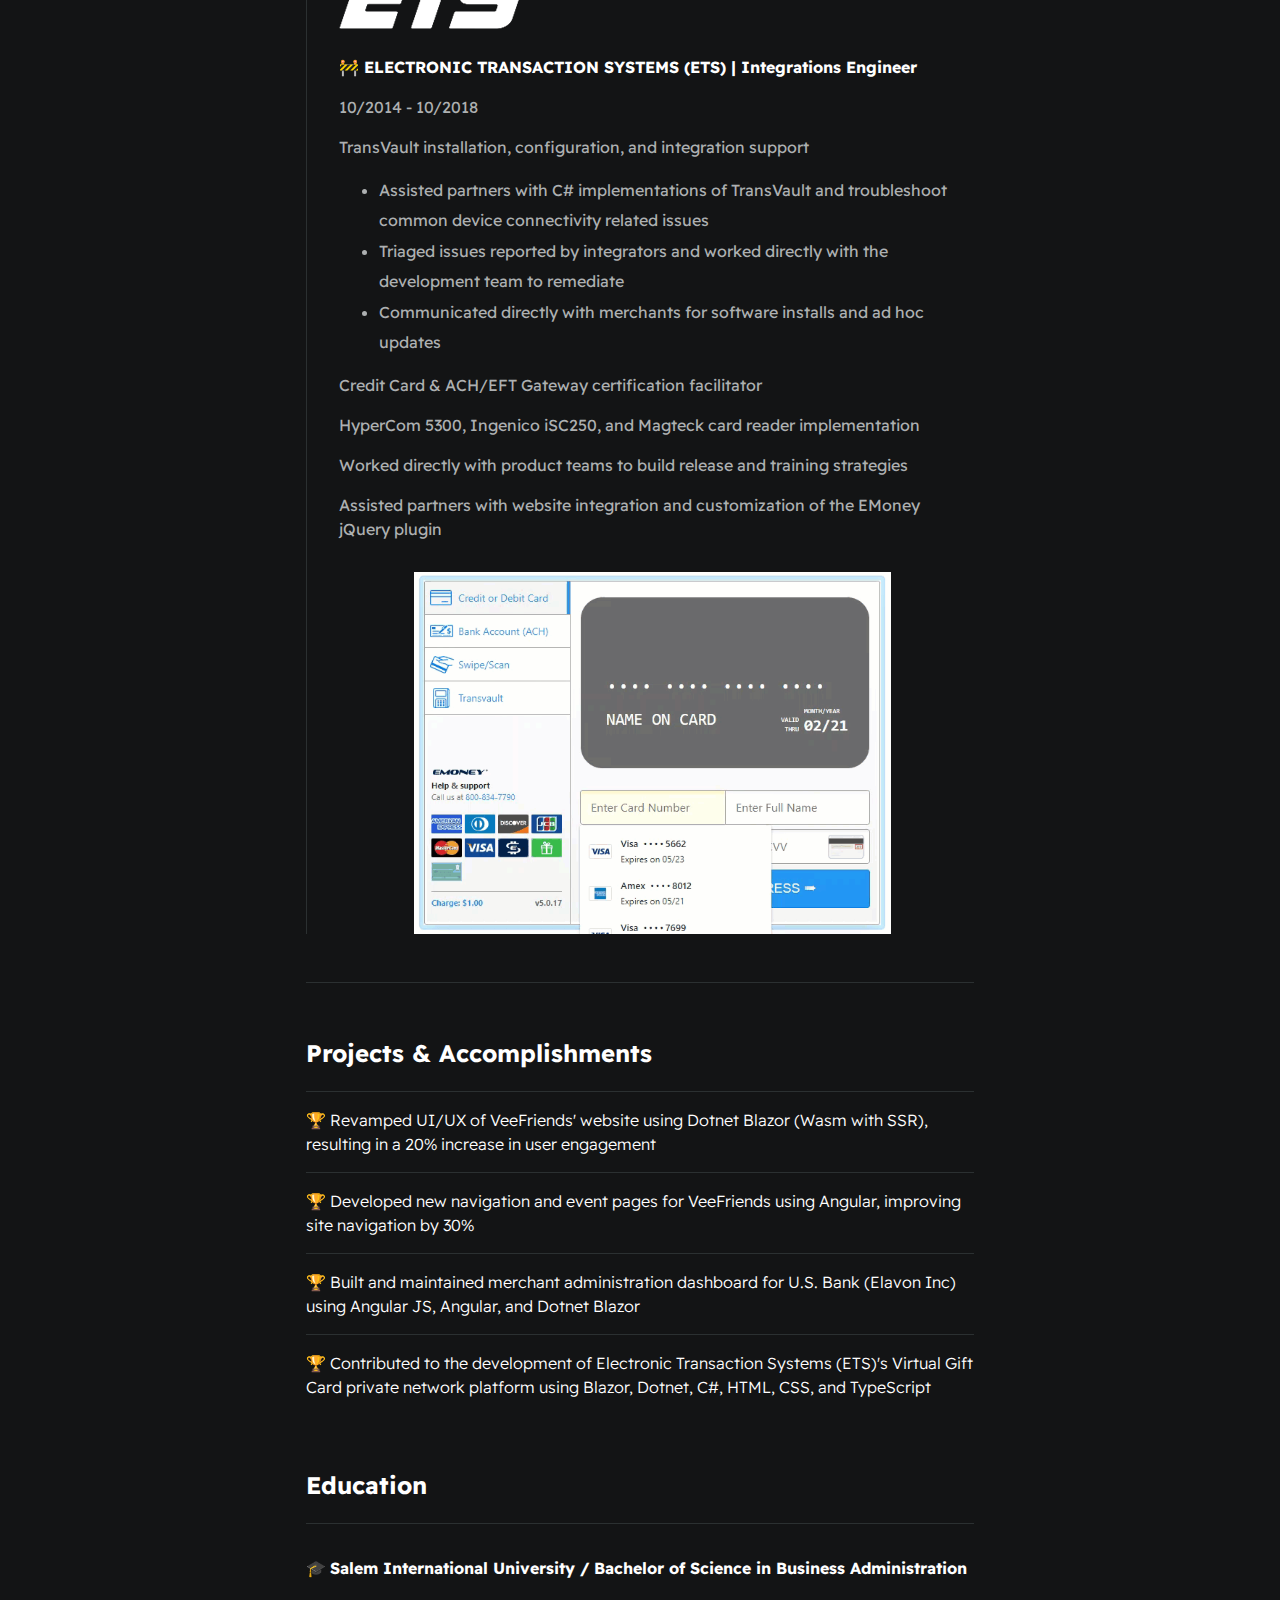
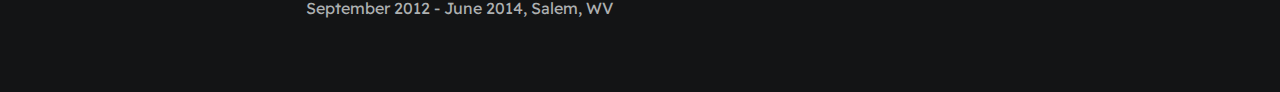
==== commit 5893db15: "added AvXteL experience" ====
--- a/index.html
+++ b/index.html
@@ -25,11 +25,11 @@
                     <p id="email">📧 ktrquinn@gmail.com</p>
                     <p id="phone">📞 703-380-4804</p>
                     <p id="location">📍 Lovettsville, VA</p>
-                </div>  
+                </div>
             </section>
 
             <section class="section--page">
-        
+
                 <div id="socials--list">
                     <a href="https://www.linkedin.com/in/kelly-quinn-478269a5/" target="_blank">💼 LinkedIn</a>
                     <a href="https://github.com/kkquinn" target="_blank">🐱‍💻 GitHub</a>
@@ -40,7 +40,7 @@
             <section class="section--page">
                 <h2>Skills & Qualifications</h2>
                 <ul id="qualifications--list">
-                    <li>✔️ Over 6 years experience with front-end development</li>
+                    <li>✔️ Over 6 years experience with web and application development</li>
                     <li>✔️ Proficient in modern JavaScript frameworks, .NET technologies, and Web3 technologies</li>
                     <li>✔️ Experienced in designing and building high-performance and responsive web applications</li>
                     <li>✔️ Committed to creating robust, high-quality, user-centric solutions</li>
@@ -63,9 +63,19 @@
 
                 <div class="line-break"></div>
                 <div class="card--work-history">
+                    <img class="card--work-logo" src="assets/images/work_avxtel.png" alt="AvXteL Logo">
+                    <strong>🚧 SOFTWARE ENGINEER | AvXteL</strong>
+                    <p>08/2023 - Present</p>
+                    <p>Full Stack developer responsible for design and development of robust, modular web application based on Ruby on Rails and ExtJS</p>
+                    <p>Designed and developed high quality, reusable web platform components utilizing MySQL RDS, Elastic Compute Cloud (EC2), Simple Storage Service (S3) and other cloud technologies</p>
+                    <p>Responsible for construction of automated unit and integration tests in support of Continuous Integration (CI) / Continuous Development (CD) pipeline</p>
+                </div>
+
+                <div class="line-break"></div>
+                <div class="card--work-history">
                     <img class="card--work-logo" src="assets/images/work_veefriends.png" alt="VeeFriends Logo">
                     <strong>🚧 SOFTWARE ENGINEER | VeeFriends</strong>
-                    <p>05/2022 - Present</p>
+                    <p>05/2022 - 07/2023</p>
                     <p>Collaborated with designers to revamp the UI/UX of the company's website using Dotnet Blazor (Wasm with SSR). Contributed to the development of new navigation and event pages using Angular.</p>
                     <ul>
                         <li>Website revamp resulted in a 20% increase in user engagement</li>
@@ -80,19 +90,17 @@
                 </div>
 
                 <div class="line-break"></div>
-
                 <div class="card--work-history">
                     <img class="card--work-logo" src="assets/images/work_elavon.png" alt="U.S. Bank (Elavon Inc) Logo">
                     <strong>🚧 SOFTWARE DEVELOPER | U.S. Bank (Elavon Inc)</strong>
                     <p>04/2019 - 05/2021</p>
                     <p>Built and maintained merchant administration dashboard in Angular JS, Angular, and Dotnet Blazor. The dashboard gives merchants the ability to run reports, review settlements, address credit card processing rules, invoice customers, create stand-alone self-checkout pages, and manage PCI compliance and self-assessment.</p>
-                    <p>Built and maintained a customer support administrative platform in Angular 9 which integrated multiple customer support platforms for credit cards, EFT, gift cards, eMoney modules, and account management</p> 
+                    <p>Built and maintained a customer support administrative platform in Angular 9 which integrated multiple customer support platforms for credit cards, EFT, gift cards, eMoney modules, and account management</p>
                     <p>Built and maintained public UIs, using Blazor framework (Asp.Net feature), for merchants to customize customer facing websites for their eMoney modules - integrated with App.EMoney</p>
                     <p>Handled the maintenance, upgrades, feature additions of App.EMoney (Asp.Net)</p>
                 </div>
 
                 <div class="line-break"></div>
-
                 <div class="card--work-history">
                     <img class="card--work-logo" src="assets/images/work_ets.png" alt="Electronic Transaction Systems (ETS) Logo">
                     <strong>🚧 ELECTRONIC TRANSACTION SYSTEMS (ETS) | Integrations Engineer</strong>
@@ -111,9 +119,8 @@
                         <img class="card--work-mock hp-gif" src="assets/images/projects/hosted-payments.gif" alt="hosted payments plugin">
                     </div>
                 </div>
-                
+
                 <div class="line-break"></div>
-
             </section>
 
             <section class="section--page">
@@ -147,7 +154,7 @@
 
             </section>
 
-       
+
         </div>
 
     </body>
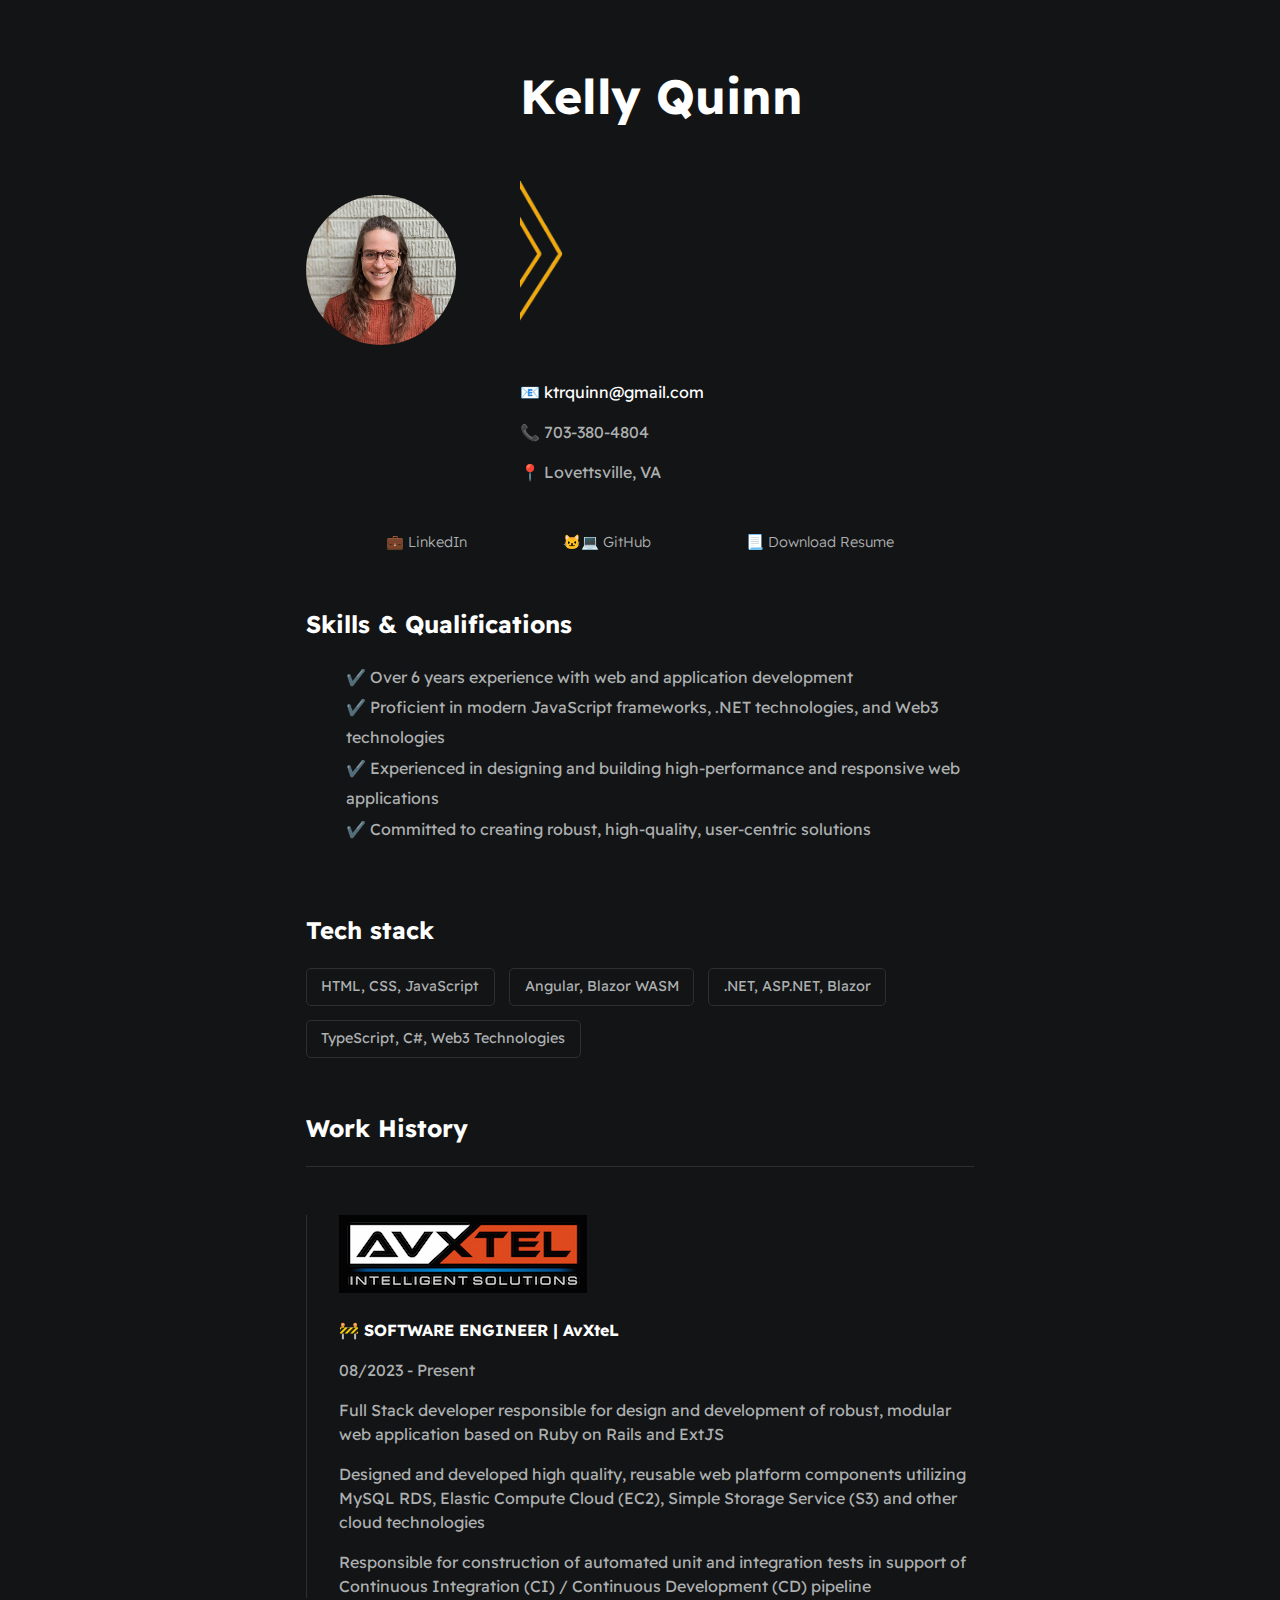
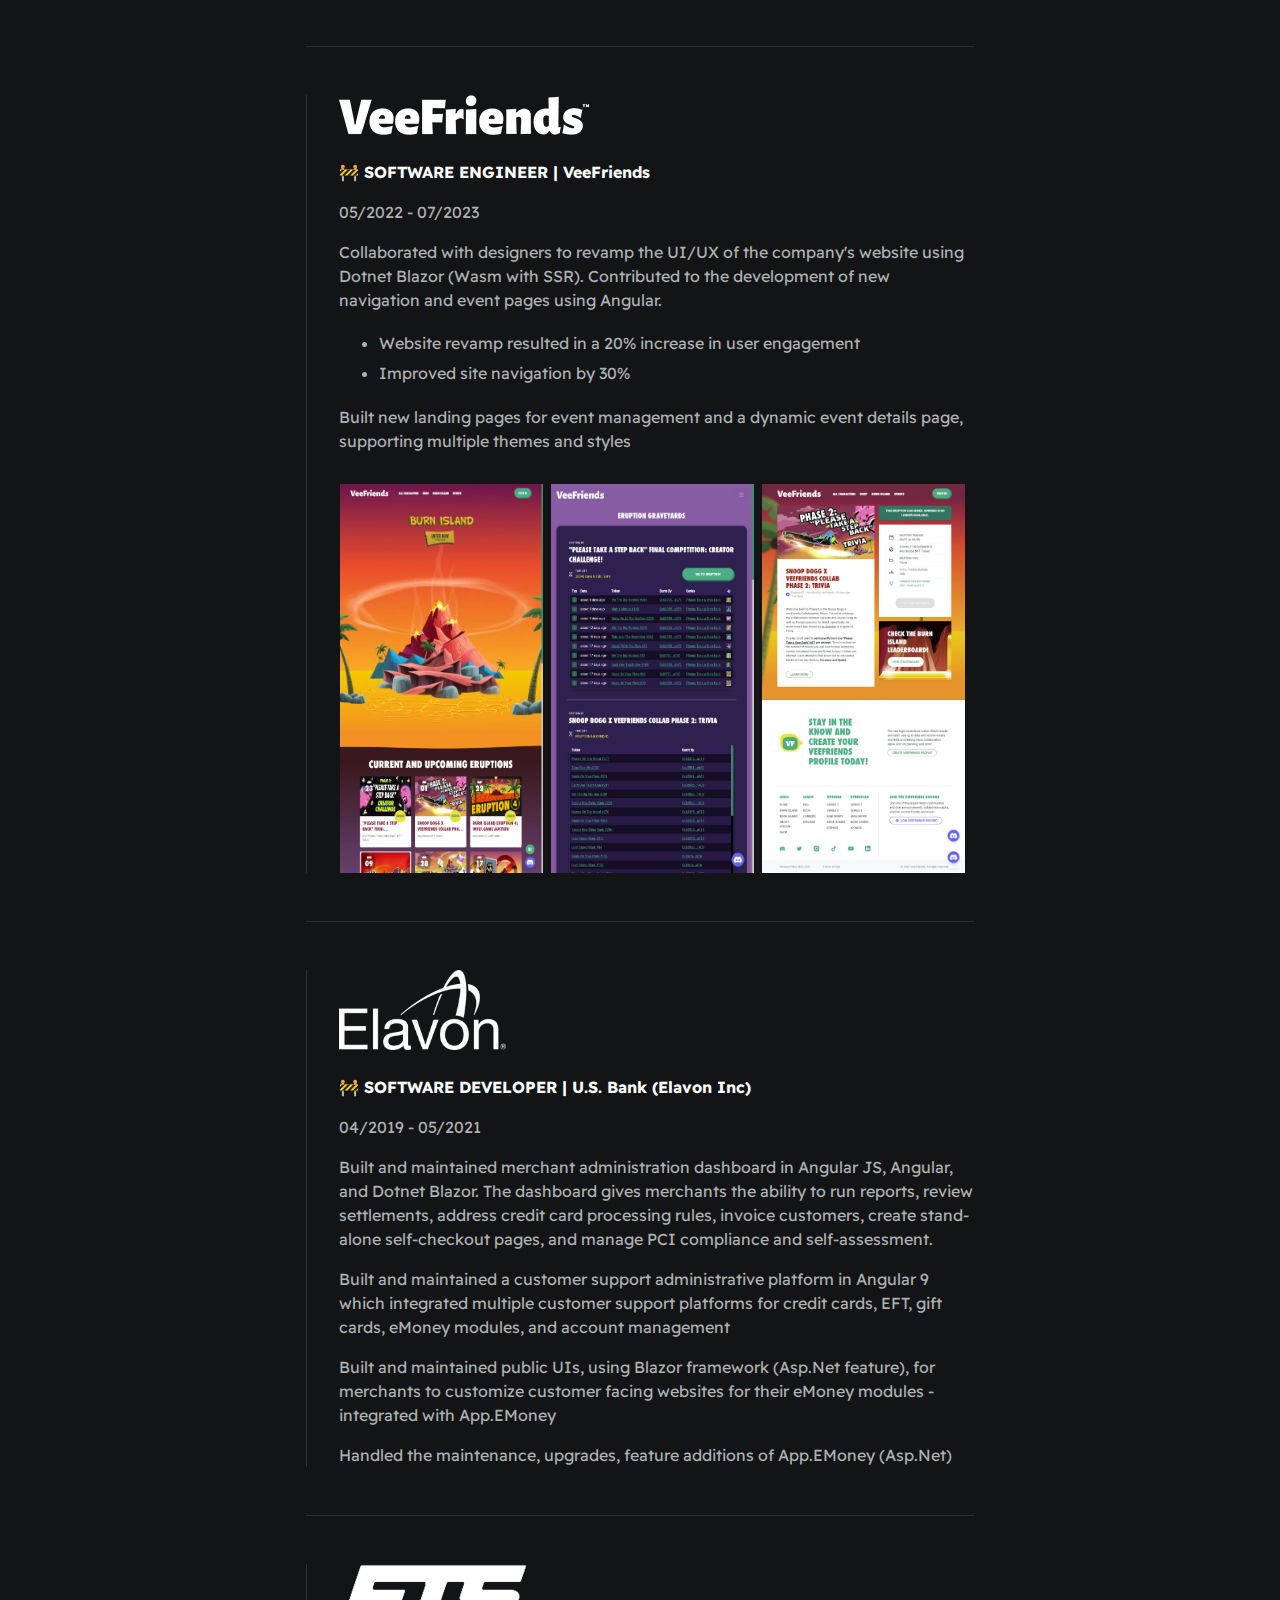
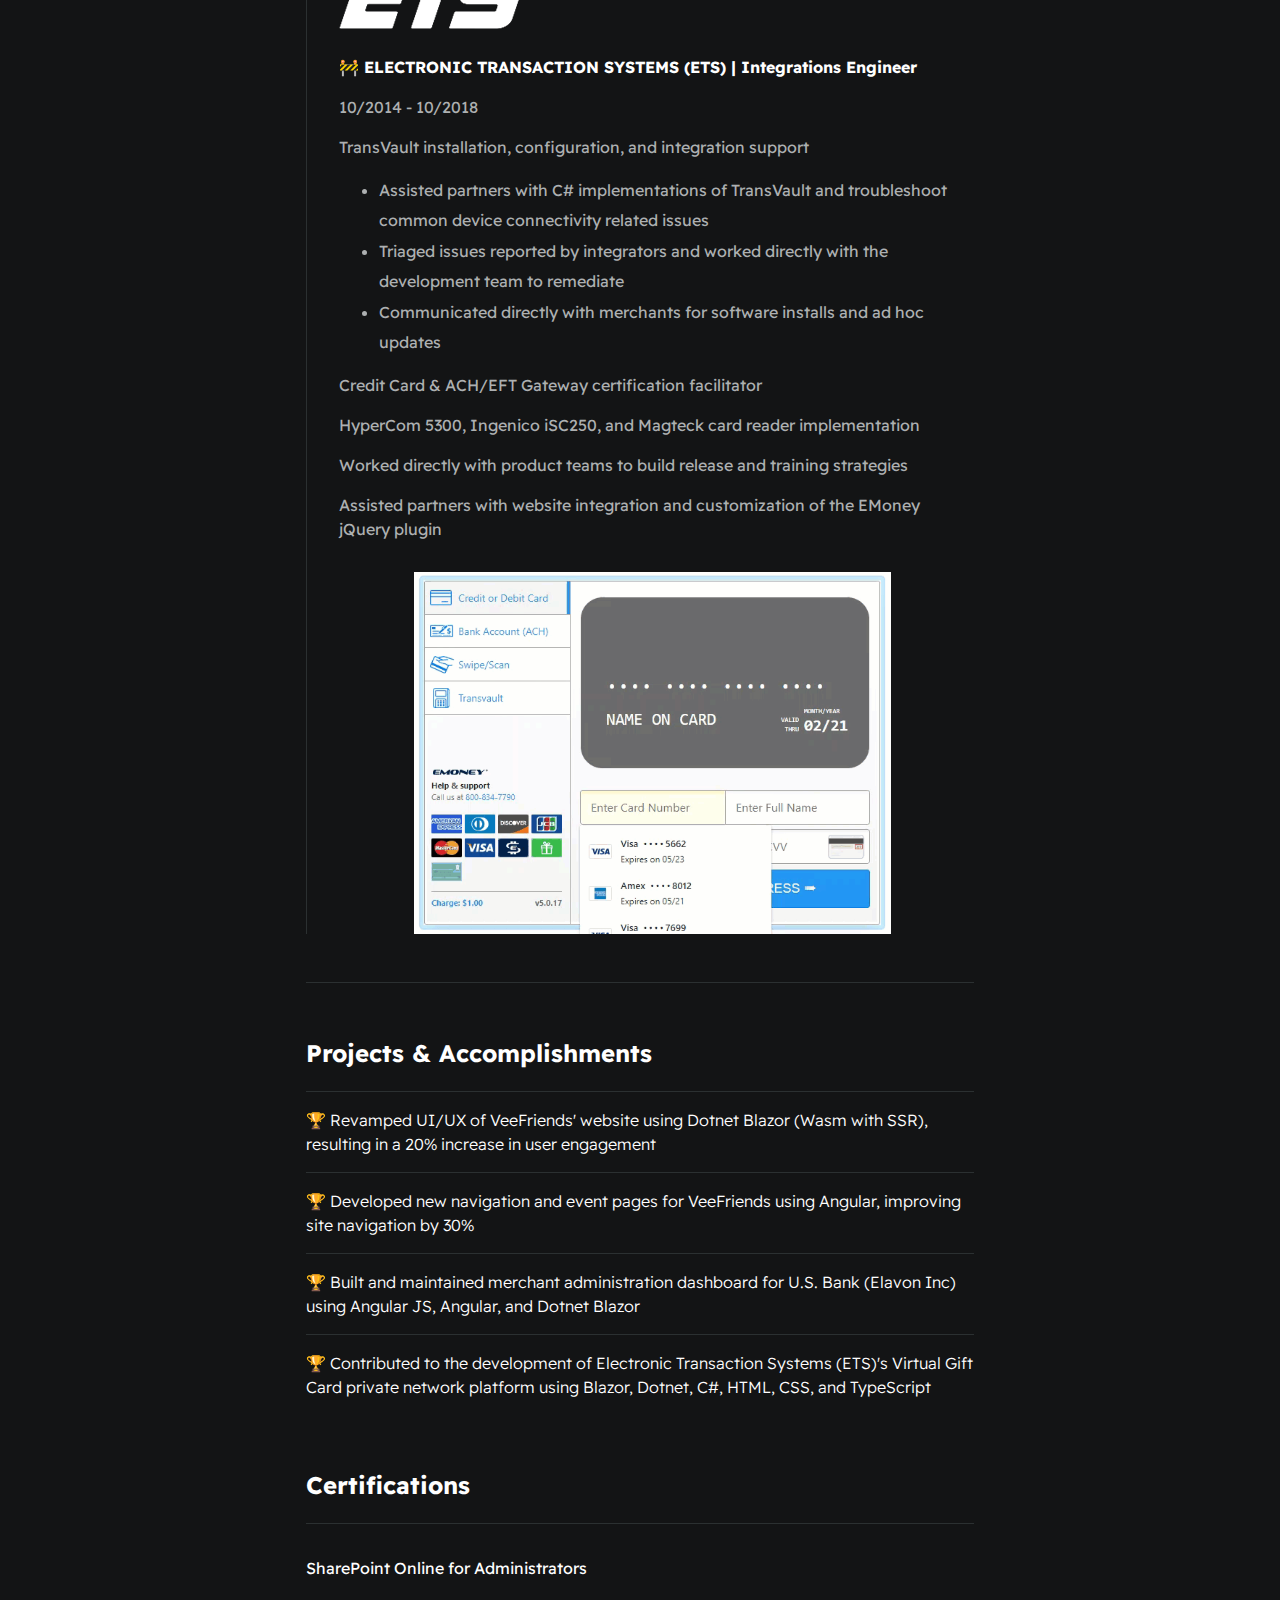
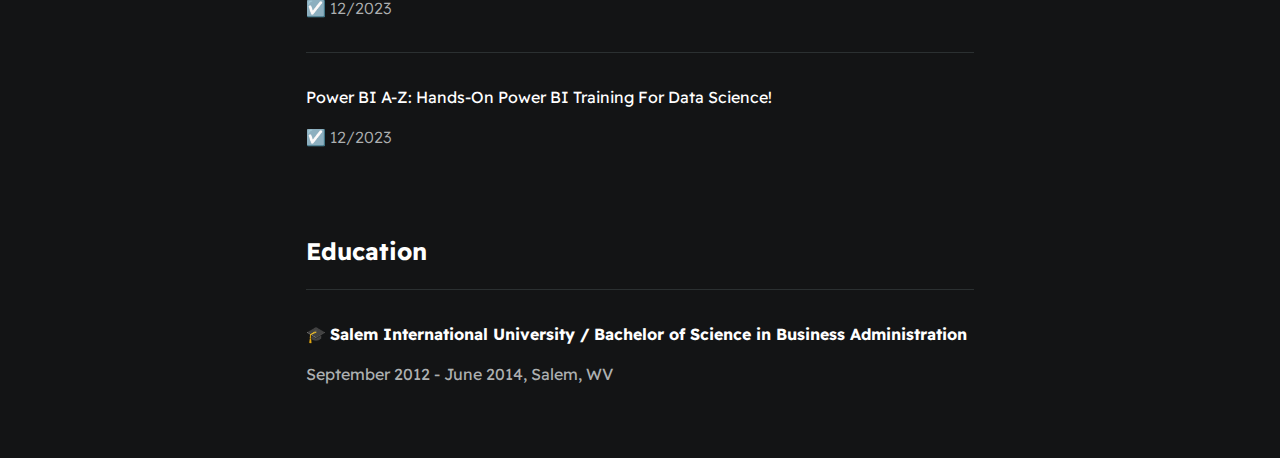
==== commit e96669c9: "certs" ====
--- a/index.html
+++ b/index.html
@@ -141,7 +141,23 @@
                 <div class="card--project">
                     <a href="project-ets-electronic-transaction-systems.html"><span>🏆 </span>Contributed to the development of Electronic Transaction Systems (ETS)'s Virtual Gift Card private network platform using Blazor, Dotnet, C#, HTML, CSS, and TypeScript</a>
                 </div>
+            </section>
 
+            <section class="section--page">
+                <h2>Certifications</h2>
+
+                <a href="./assets/sharepoint_admin.pdf" target="_blank">
+                    <div class="card--project">
+                        <p><strong>SharePoint Online for Administrators</strong></p>
+                        <p>☑️ 12/2023</p>
+                    </div>
+                </a>
+                <a href="./assets/power_bi.pdf" target="_blank">
+                    <div class="card--project">
+                        <p><strong>Power BI A-Z: Hands-On Power BI Training For Data Science!</strong></p>
+                        <p>☑️ 12/2023</p>
+                    </div>
+                </a>
             </section>
 
             <section class="section--page">
@@ -151,11 +167,7 @@
                     <p>🎓 <strong>Salem International University / Bachelor of Science in Business Administration</strong></p>
                     <p>September 2012 - June 2014, Salem, WV</p>
                 </div>
-
             </section>
-
-
         </div>
-
     </body>
 </html>--- a/styles/main.css
+++ b/styles/main.css
@@ -12,7 +12,7 @@
     --mainLinkColor-dark:rgb(30, 190,214);
     --mainBorderColor-dark:#2b3031;
     --mainBgColor-dark:#131415;
-    
+
     --mainTextColor:var(--mainTextColor-dark);
     --secondaryTextColor:var(--secondaryTextColor-dark);
     --mainLinkColor:var(--mainLinkColor-dark);
@@ -27,11 +27,11 @@
     line-height: 1.5em;
     box-sizing: border-box;
     color: var(--mainTextColor);
-    
+
 }
 
 body{
-    background-color: var(--mainBgColor);            
+    background-color: var(--mainBgColor);
 }
 
 p, span, li{
@@ -199,7 +199,7 @@
     -moz-animation: bounce 0s infinite;
     -webkit-animation: bounce 0s infinite;
     animation: bounce 0s infinite;
-} 
+}
 
 @keyframes bounce {
     0%, 4%, 10%, 16%, 20% {
@@ -282,7 +282,7 @@
         -moz-animation: bounce 0s infinite;
         -webkit-animation: bounce 0s infinite;
         animation: bounce 0s infinite;
-    } 
+    }
 
     #bio-arrow {
         background: url(../assets/images/bio-icon-yellow-mobile.png) no-repeat;
@@ -308,9 +308,9 @@
     display: flex;
     justify-content: center;
     padding-top: 2rem;
-    padding-bottom: 2rem;
-  }
-  
+    padding-bottom: 1rem;
+  }
+
   .card {
     display: flex;
     height: 400px;
@@ -322,22 +322,22 @@
     position: relative;
     left: 0px;
   }
-  
+
   .card:not(:first-child) {
       margin-left: -50px;
   }
-  
+
   .card:hover {
     transform: translateY(-20px);
     transition: 0.4s ease-out;
   }
-  
+
   .card:hover ~ .card {
     position: relative;
     left: 50px;
     transition: 0.4s ease-out;
   }
-  
+
   .title {
     color: white;
     font-weight: 300;
@@ -345,20 +345,20 @@
     left: 20px;
     top: 15px;
   }
-  
-  
+
+
   .stroke {
     stroke: white;
     stroke-dasharray: 360;
     stroke-dashoffset: 360;
     transition: 0.6s ease-out;
   }
-  
+
   svg {
     fill: #17141d;
     stroke-width: 2px;
   }
-  
+
   .card:hover .stroke {
     stroke-dashoffset: 100;
     transition: 0.6s ease-out;
@@ -383,9 +383,11 @@
     .mobile-card {
         display: flex;
         justify-content: center;
-    }
-
-    .card-2-mobile {
+        padding-top: 1rem;
+        padding-bottom: 1rem;
+    }
+
+    .card-mobile {
         display: none;
       }
   }
